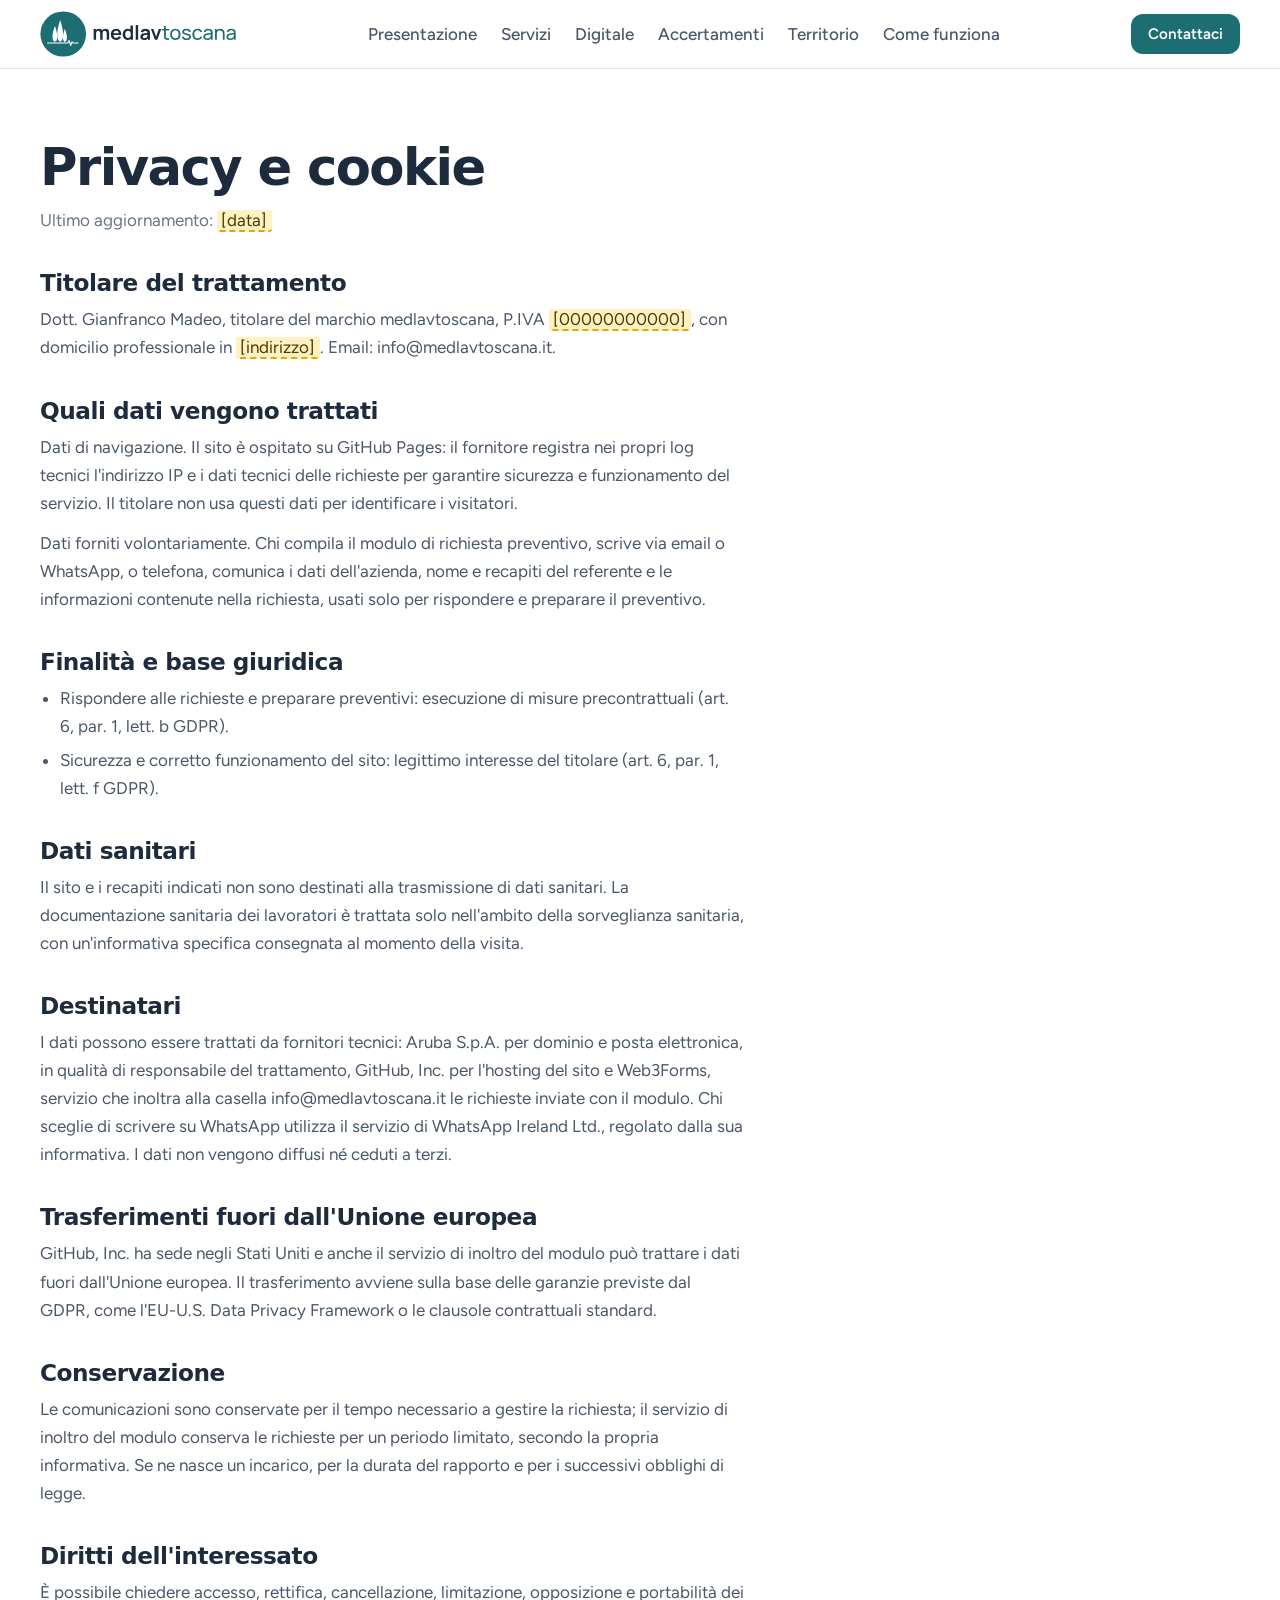
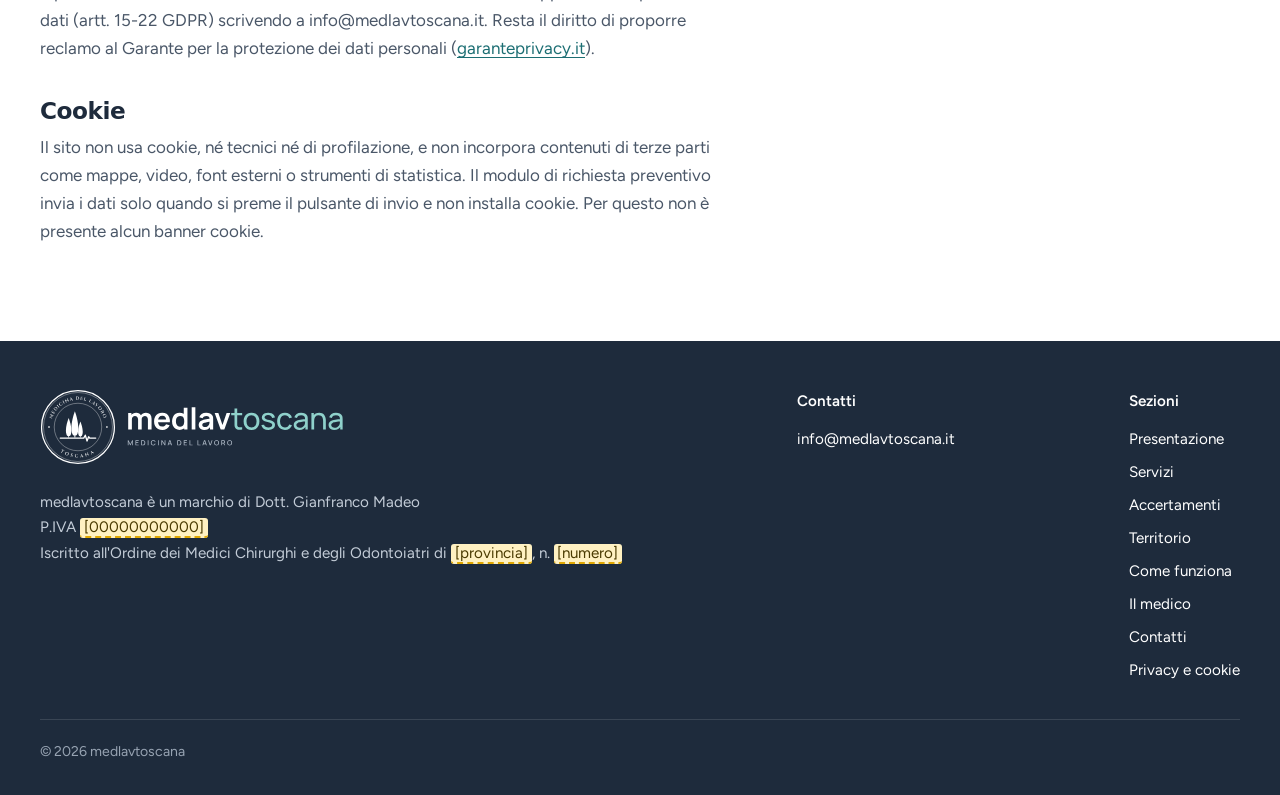
==== privacy.html @ 4c763d75 "Add files via upload" ====
<!doctype html>
<html lang="it">
<head>
  <meta charset="utf-8">
  <meta name="viewport" content="width=device-width, initial-scale=1">
  <title>Privacy e cookie | medlavtoscana</title>
  <meta name="description" content="Informativa sul trattamento dei dati personali e sull'uso dei cookie del sito medlavtoscana.it.">
  <!-- Fase di prova: rimuovere questa riga quando il sito va online su medlavtoscana.it -->
  <meta name="robots" content="noindex, nofollow">
  <link rel="canonical" href="https://medlavtoscana.it/privacy.html">
  <link rel="icon" href="favicon.svg" type="image/svg+xml">
  <link rel="icon" href="favicon-32.png" sizes="32x32" type="image/png">
  <link rel="apple-touch-icon" href="apple-touch-icon.png">
  <link rel="stylesheet" href="styles.css">
  <meta name="theme-color" content="#FFFFFF">
</head>
<body>
  <a class="skip" href="#contenuto">Vai al contenuto</a>

  <header class="site-header">
    <div class="wrap header-inner">
      <a class="brand" href="./" aria-label="medlavtoscana, pagina iniziale">
        <img src="logo.svg" width="1023" height="240" alt="medlavtoscana">
      </a>
      <nav class="site-nav" aria-label="Sezioni">
        <a href="./#presentazione">Presentazione</a>
        <a href="./#servizi">Servizi</a>
        <a href="./#digitale">Digitale</a>
        <a href="./#accertamenti">Accertamenti</a>
        <a href="./#territorio">Territorio</a>
        <a href="./#come-funziona">Come funziona</a>
      </nav>
      <a class="btn btn-primary btn-sm" href="./#contatti">Contattaci</a>
    </div>
  </header>

  <main id="contenuto" class="doc">
    <div class="wrap">
      <div class="doc-inner">
        <h1>Privacy e cookie</h1>
        <p class="updated">Ultimo aggiornamento: <span class="ph">[data]</span></p>

        <h2>Titolare del trattamento</h2>
        <p>Dott. Gianfranco Madeo, titolare del marchio medlavtoscana, P.IVA <span class="ph">[00000000000]</span>, con domicilio professionale in <span class="ph">[indirizzo]</span>. Email: info@medlavtoscana.it.</p>

        <h2>Quali dati vengono trattati</h2>
        <p>Dati di navigazione. Il sito è ospitato su GitHub Pages: il fornitore registra nei propri log tecnici l'indirizzo IP e i dati tecnici delle richieste per garantire sicurezza e funzionamento del servizio. Il titolare non usa questi dati per identificare i visitatori.</p>
        <p>Dati forniti volontariamente. Chi compila il modulo di richiesta preventivo, scrive via email o WhatsApp, o telefona, comunica i dati dell'azienda, nome e recapiti del referente e le informazioni contenute nella richiesta, usati solo per rispondere e preparare il preventivo.</p>

        <h2>Finalità e base giuridica</h2>
        <ul>
          <li>Rispondere alle richieste e preparare preventivi: esecuzione di misure precontrattuali (art. 6, par. 1, lett. b GDPR).</li>
          <li>Sicurezza e corretto funzionamento del sito: legittimo interesse del titolare (art. 6, par. 1, lett. f GDPR).</li>
        </ul>

        <h2>Dati sanitari</h2>
        <p>Il sito e i recapiti indicati non sono destinati alla trasmissione di dati sanitari. La documentazione sanitaria dei lavoratori è trattata solo nell'ambito della sorveglianza sanitaria, con un'informativa specifica consegnata al momento della visita.</p>

        <h2>Destinatari</h2>
        <p>I dati possono essere trattati da fornitori tecnici: Aruba S.p.A. per dominio e posta elettronica, in qualità di responsabile del trattamento, GitHub, Inc. per l'hosting del sito e Web3Forms, servizio che inoltra alla casella info@medlavtoscana.it le richieste inviate con il modulo. Chi sceglie di scrivere su WhatsApp utilizza il servizio di WhatsApp Ireland Ltd., regolato dalla sua informativa. I dati non vengono diffusi né ceduti a terzi.</p>

        <h2>Trasferimenti fuori dall'Unione europea</h2>
        <p>GitHub, Inc. ha sede negli Stati Uniti e anche il servizio di inoltro del modulo può trattare i dati fuori dall'Unione europea. Il trasferimento avviene sulla base delle garanzie previste dal GDPR, come l'EU-U.S. Data Privacy Framework o le clausole contrattuali standard.</p>

        <h2>Conservazione</h2>
        <p>Le comunicazioni sono conservate per il tempo necessario a gestire la richiesta; il servizio di inoltro del modulo conserva le richieste per un periodo limitato, secondo la propria informativa. Se ne nasce un incarico, per la durata del rapporto e per i successivi obblighi di legge.</p>

        <h2>Diritti dell'interessato</h2>
        <p>È possibile chiedere accesso, rettifica, cancellazione, limitazione, opposizione e portabilità dei dati (artt. 15-22 GDPR) scrivendo a info@medlavtoscana.it. Resta il diritto di proporre reclamo al Garante per la protezione dei dati personali (<a href="https://www.garanteprivacy.it" rel="noopener">garanteprivacy.it</a>).</p>

        <h2>Cookie</h2>
        <p>Il sito non usa cookie, né tecnici né di profilazione, e non incorpora contenuti di terze parti come mappe, video, font esterni o strumenti di statistica. Il modulo di richiesta preventivo invia i dati solo quando si preme il pulsante di invio e non installa cookie. Per questo non è presente alcun banner cookie.</p>
      </div>
    </div>
  </main>

  <footer class="site-footer">
    <div class="wrap">
      <div class="footer-grid">
        <div>
          <a class="brand footer-brand" href="./" aria-label="medlavtoscana, pagina iniziale">
            <img src="logo-bianco.svg" width="970" height="240" alt="medlavtoscana, medicina del lavoro">
          </a>
          <p class="footer-legal">medlavtoscana è un marchio di Dott. Gianfranco Madeo<br>
            P.IVA <span class="ph">[00000000000]</span><br>
            Iscritto all'Ordine dei Medici Chirurghi e degli Odontoiatri di <span class="ph">[provincia]</span>, n.&nbsp;<span class="ph">[numero]</span></p>
        </div>
        <div class="footer-contacts">
          <p class="footer-title">Contatti</p>
          <a href="mailto:info@medlavtoscana.it">info@medlavtoscana.it</a>
        </div>
        <nav class="footer-links" aria-label="Collegamenti">
          <p class="footer-title">Sezioni</p>
          <a href="./#presentazione">Presentazione</a>
          <a href="./#servizi">Servizi</a>
          <a href="./#accertamenti">Accertamenti</a>
          <a href="./#territorio">Territorio</a>
          <a href="./#come-funziona">Come funziona</a>
          <a href="./#medico">Il medico</a>
          <a href="./#contatti">Contatti</a>
          <a href="privacy.html">Privacy e cookie</a>
        </nav>
      </div>
      <p class="footer-bottom">© 2026 medlavtoscana</p>
    </div>
  </footer>
</body>
</html>
---- styles.css ----
/* medlavtoscana — foglio di stile
   Palette tenue a più colori: ogni area di servizio ha la sua tinta.
   Il giallo dei segnaposto (.ph) serve solo in bozza. */

@font-face { font-family: "Bricolage Grotesque"; src: url("bricolage-600.woff2") format("woff2"); font-weight: 600; font-style: normal; font-display: swap; }
@font-face { font-family: "Bricolage Grotesque"; src: url("bricolage-700.woff2") format("woff2"); font-weight: 700; font-style: normal; font-display: swap; }
@font-face { font-family: "Figtree"; src: url("figtree-400.woff2") format("woff2"); font-weight: 400; font-style: normal; font-display: swap; }
@font-face { font-family: "Figtree"; src: url("figtree-500.woff2") format("woff2"); font-weight: 500; font-style: normal; font-display: swap; }
@font-face { font-family: "Figtree"; src: url("figtree-600.woff2") format("woff2"); font-weight: 600; font-style: normal; font-display: swap; }

:root {
  --ink: #1E2B3C;
  --ink-2: #4A5768;
  --ink-3: #697586;
  --line: #E3E8EE;
  --bg: #FFFFFF;
  --mist: #F4F7F9;

  --brand: #1C6E73;
  --brand-dark: #155A5E;

  --acqua: #E3F1F0;     --acqua-d: #2E8C86;
  --cielo: #E4ECF7;     --cielo-d: #4B6FAE;
  --salvia: #E6F0E3;    --salvia-d: #5C8A58;
  --albicocca: #FBEBDD; --albicocca-d: #B8733A;
  --lavanda: #ECE8F6;   --lavanda-d: #7667B0;
  --cipria: #F8E6EA;    --cipria-d: #B35E74;

  --display: "Bricolage Grotesque", "Segoe UI", system-ui, sans-serif;
  --body: "Figtree", "Segoe UI", system-ui, sans-serif;

  --gutter: clamp(1.25rem, 4vw, 2.5rem);
  --max: 76rem;
  --r-panel: 32px;
  --r-tile: 24px;
  --r-btn: 12px;
}

*, *::before, *::after { box-sizing: border-box; }
html { -webkit-text-size-adjust: 100%; scroll-behavior: smooth; scroll-padding-top: 5rem; }
@media (prefers-reduced-motion: reduce) { html { scroll-behavior: auto; } }

body {
  margin: 0;
  background: var(--bg);
  color: var(--ink-2);
  font-family: var(--body);
  font-size: 1.0625rem;
  line-height: 1.65;
}

img { max-width: 100%; height: auto; display: block; }
svg.i { width: 1.25rem; height: 1.25rem; flex: none; fill: none; stroke: currentColor; stroke-width: 1.8; stroke-linecap: round; stroke-linejoin: round; }

h1, h2, h3 { margin: 0; font-family: var(--display); font-weight: 700; color: var(--ink); line-height: 1.1; letter-spacing: -0.02em; }
h1 { font-size: clamp(2.3rem, 1.3rem + 4vw, 3.75rem); line-height: 1.04; letter-spacing: -0.03em; }
h1, h2 { text-wrap: balance; }
h2 { font-size: clamp(1.9rem, 1.4rem + 2vw, 2.75rem); }
h3 { font-size: 1.28rem; font-weight: 600; letter-spacing: -0.01em; }
p { margin: 0; }

a { color: var(--brand); text-underline-offset: 0.2em; }
a:hover { color: var(--brand-dark); }
:focus-visible { outline: 3px solid var(--brand); outline-offset: 3px; border-radius: 4px; }

.wrap { width: min(calc(100% - 2 * var(--gutter)), var(--max)); margin-inline: auto; }

.skip { position: absolute; left: -999px; top: .75rem; z-index: 50; background: #fff; color: var(--ink); padding: .5rem 1rem; border-radius: 8px; }
.skip:focus { left: .75rem; }

/* Segnaposto da completare: cercare "ph" nel codice prima della pubblicazione */
.ph {
  background: #FFF1C2; color: #4A3A00;
  border-bottom: 2px dashed #E0A800; border-radius: 3px;
  padding: 0 .25em;
  -webkit-box-decoration-break: clone; box-decoration-break: clone;
}

/* ---------- Header ---------- */
.site-header {
  position: sticky; top: 0; z-index: 20;
  background: rgba(255, 255, 255, .9);
  -webkit-backdrop-filter: saturate(1.4) blur(10px);
  backdrop-filter: saturate(1.4) blur(10px);
  border-bottom: 1px solid var(--line);
}
.header-inner { display: flex; align-items: center; justify-content: space-between; gap: 1rem; min-height: 4.25rem; }
.brand {
  display: inline-flex; align-items: center; gap: .6rem;
  color: var(--ink); text-decoration: none;
  font-family: var(--display); font-weight: 700; font-size: 1.35rem; letter-spacing: -0.02em; line-height: 1;
}
.brand:hover { color: var(--ink); }
.brand img { display: block; height: 2.9rem; width: auto; }
@media (max-width: 40rem) { .brand img { height: 2.5rem; } }
.footer-brand img { height: 4.75rem; }
.site-nav { display: flex; align-items: center; gap: 1.5rem; font-weight: 500; }
.site-nav a { color: var(--ink-2); text-decoration: none; }
.site-nav a:hover { color: var(--ink); }
@media (max-width: 76rem) { .site-nav { display: none; } }

/* ---------- Pulsanti ---------- */
.btn {
  display: inline-flex; align-items: center; justify-content: center; gap: .55rem;
  min-height: 3rem; padding: .7rem 1.3rem;
  border: 1.5px solid transparent; border-radius: var(--r-btn);
  font-family: var(--body); font-weight: 600; font-size: 1rem; line-height: 1.2;
  text-decoration: none; white-space: nowrap;
}
.btn-primary { background: var(--brand); color: #fff; }
.btn-primary:hover { background: var(--brand-dark); color: #fff; }
.btn-ghost { background: #fff; color: var(--ink); border-color: #CDD5DF; }
.btn-ghost:hover { border-color: var(--ink-3); color: var(--ink); }
.btn-sm { min-height: 2.5rem; padding: .5rem 1rem; font-size: .95rem; }

/* ---------- Hero ---------- */
.hero { padding-block: clamp(2.5rem, 6vw, 4.5rem) clamp(3rem, 7vw, 5.5rem); }
.hero-grid { display: grid; gap: clamp(2rem, 5vw, 3.5rem); align-items: center; }
@media (min-width: 62rem) { .hero-grid { grid-template-columns: 1.12fr 1fr; } }
.hero h1 { max-width: 17ch; }
.lead { margin-top: 1.25rem; max-width: 34rem; font-size: clamp(1.08rem, 1rem + .35vw, 1.22rem); }
.actions { display: flex; flex-wrap: wrap; gap: .75rem; margin-top: 2rem; }
@media (max-width: 30rem) { .actions { display: grid; } .actions .btn { width: 100%; } }

.facts { list-style: none; margin: 2.25rem 0 0; padding: 0; display: flex; flex-wrap: wrap; gap: .8rem 1.6rem; }
.facts li { display: flex; align-items: center; gap: .6rem; font-weight: 500; color: var(--ink); }
.dot-ico { width: 2.3rem; height: 2.3rem; border-radius: 50%; display: grid; place-items: center; flex: none; }

/* ---------- Settori ---------- */
.sectors { background: var(--mist); border-block: 1px solid var(--line); padding-block: 1.6rem; }
.sectors-inner { display: flex; flex-wrap: wrap; align-items: center; gap: 1rem 1.75rem; }
.sectors h2 { font-size: 1.15rem; font-weight: 600; letter-spacing: -0.01em; }
.chips { list-style: none; margin: 0; padding: 0; display: flex; flex-wrap: wrap; gap: .55rem; }
.chip {
  display: inline-flex; align-items: center; gap: .5rem;
  background: #fff; border: 1px solid var(--line); border-radius: 999px;
  padding: .42rem .95rem .42rem .65rem;
  font-size: .95rem; font-weight: 500; color: var(--ink);
}

/* ---------- Sezioni ---------- */
.section { padding-block: clamp(3.5rem, 8vw, 6.5rem); }
.section-mist { background: var(--mist); }
.section-head { max-width: 42rem; margin-bottom: clamp(2rem, 4vw, 3rem); }
.section-head p { margin-top: .9rem; font-size: 1.12rem; }

/* Tinte per area */
.t-acqua { background: var(--acqua); }     .c-acqua { color: var(--acqua-d); }
.t-cielo { background: var(--cielo); }     .c-cielo { color: var(--cielo-d); }
.t-salvia { background: var(--salvia); }   .c-salvia { color: var(--salvia-d); }
.t-albicocca { background: var(--albicocca); } .c-albicocca { color: var(--albicocca-d); }
.t-lavanda { background: var(--lavanda); } .c-lavanda { color: var(--lavanda-d); }
.t-cipria { background: var(--cipria); }   .c-cipria { color: var(--cipria-d); }

/* ---------- Presentazione ---------- */
.about-grid { display: grid; gap: clamp(2rem, 5vw, 4rem); align-items: center; }
@media (min-width: 62rem) { .about-grid { grid-template-columns: 1fr 1.2fr; } }
.about-art img { width: 100%; max-width: 32rem; margin-inline: auto; }
.about-lead { margin-top: 1rem; font-size: clamp(1.15rem, 1.05rem + .45vw, 1.35rem); line-height: 1.5; color: var(--ink); }
.about-body { margin-top: 1.5rem; display: grid; gap: 1rem; }
@media (max-width: 62rem) { .about-art img { max-width: 24rem; } }
#presentazione + #servizi { padding-top: 0; }

/* ---------- Servizi ---------- */
.services { display: grid; gap: 1.25rem; grid-template-columns: 1fr; }
@media (min-width: 40rem) { .services { grid-template-columns: repeat(2, 1fr); } }
@media (min-width: 64rem) { .services { grid-template-columns: repeat(3, 1fr); } }

.tile { display: flex; flex-direction: column; gap: .6rem; border-radius: var(--r-tile); padding: 1.5rem 1.6rem 1.75rem; }
.tile img { width: 5.5rem; height: 5.5rem; margin: -.25rem 0 .35rem -.35rem; }

/* Servizio principale: più spazio e dettaglio */
.tile-main { gap: 1rem; }
.tile-main ul { list-style: none; margin: .35rem 0 0; padding: 0; display: flex; flex-wrap: wrap; gap: .5rem; }
.tile-main li { background: rgba(255, 255, 255, .75); border-radius: 12px; padding: .3rem .8rem; font-size: .92rem; font-weight: 500; color: var(--ink); }
@media (min-width: 40rem) { .tile-main { grid-column: span 2; } }
@media (min-width: 48rem) {
  .tile-main { flex-direction: row; align-items: center; gap: 1.75rem; padding: 2rem; }
  .tile-main img { width: 8.5rem; height: 8.5rem; margin: 0; flex: none; }
  .tile-main .tile-body { display: grid; gap: .6rem; }
  .tile-main h3 { font-size: 1.6rem; }
}
.tile-main .tile-body { display: grid; gap: .6rem; }


/* ---------- Come funziona ---------- */
.steps { list-style: none; margin: 0; padding: 0; display: grid; gap: 1.75rem; }
@media (min-width: 48rem) { .steps { grid-template-columns: repeat(2, 1fr); } }
@media (min-width: 64rem) { .steps { grid-template-columns: repeat(4, 1fr); gap: 2rem; } }
.step { position: relative; }
.step-ico { width: 3.5rem; height: 3.5rem; border-radius: 18px; display: grid; place-items: center; margin-bottom: 1rem; }
.step-ico svg.i { width: 1.6rem; height: 1.6rem; }
.step-n { display: block; font-size: .9rem; font-weight: 600; color: var(--ink-3); margin-bottom: .2rem; }
.step h3 { margin-bottom: .45rem; }
@media (min-width: 64rem) {
  .step:not(:last-child)::after {
    content: ""; position: absolute; top: 1.75rem; left: 4.5rem; right: -1rem;
    border-top: 2px dashed #C9D3DE;
  }
}

/* ---------- Digitale ---------- */
.digital-grid { display: grid; gap: clamp(2rem, 5vw, 4rem); align-items: center; }
@media (min-width: 62rem) { .digital-grid { grid-template-columns: 1fr 1.15fr; } }
.digital-art img { width: 100%; max-width: 32rem; margin-inline: auto; }
.digital .section-head { margin-bottom: 0; }
.features { list-style: none; margin: 2rem 0 0; padding: 0; display: grid; gap: 1.25rem 1.75rem; }
@media (min-width: 40rem) { .features { grid-template-columns: repeat(2, 1fr); } }
.feature { display: flex; align-items: flex-start; gap: .85rem; }
.feature h3 { font-size: 1.08rem; margin-bottom: .2rem; }
.feature p { font-size: .98rem; line-height: 1.55; }
@media (max-width: 62rem) { .digital-art img { max-width: 22rem; } }

/* ---------- Accertamenti ---------- */
.exam-main { display: flex; align-items: flex-start; gap: 1rem; border-radius: 20px; padding: 1.25rem 1.4rem; margin-bottom: 1rem; }
.exam-main h3 { font-size: 1.2rem; margin-bottom: .15rem; }
.exam-main .box-ico { color: var(--acqua-d); width: 3rem; height: 3rem; border-radius: 14px; }
.exam-main .box-ico svg.i { width: 1.5rem; height: 1.5rem; }
.exams { list-style: none; margin: 0; padding: 0; display: grid; gap: 1rem; grid-template-columns: 1fr; }
@media (min-width: 48rem) { .exams { grid-template-columns: repeat(2, 1fr); } }
.exam { display: flex; align-items: flex-start; gap: 1rem; background: #fff; border: 1px solid var(--line); border-radius: 18px; padding: 1.3rem 1.4rem; }
.sq-ico { width: 2.75rem; height: 2.75rem; border-radius: 14px; display: grid; place-items: center; flex: none; }
.exam h3 { font-size: 1.12rem; margin-bottom: .3rem; }
.exam p { font-size: .97rem; line-height: 1.55; }
.exams-note { display: flex; align-items: center; gap: .75rem; margin-top: 1.5rem; font-size: 1rem; }
.exams-note .dot-ico { width: 2.3rem; height: 2.3rem; }

/* ---------- Territorio ---------- */
.territory { display: grid; gap: 1.75rem; }
.territory .section-head { margin-bottom: 0; }
@media (min-width: 62rem) {
  .territory { grid-template-columns: 1.05fr 1fr; grid-template-rows: auto 1fr; column-gap: 4rem; row-gap: 2rem; align-items: start; }
  .territory-head { grid-column: 1; grid-row: 1; align-self: end; }
  .territory-list { grid-column: 1; grid-row: 2; }
  .map { grid-column: 2; grid-row: 1 / span 2; align-self: center; }
}
.provinces { list-style: none; margin: 0; padding: 0; display: flex; flex-wrap: wrap; gap: .55rem; }
.provinces li {
  display: inline-flex; align-items: center; gap: .5rem;
  background: #fff; border: 1px solid var(--line); border-radius: 999px;
  padding: .35rem .9rem .35rem .4rem; font-weight: 500; color: var(--ink); font-size: .95rem;
}
.sigla {
  display: inline-grid; place-items: center; width: 1.9rem; height: 1.9rem; border-radius: 50%;
  background: var(--brand); color: #fff; font-size: .72rem; font-weight: 600; letter-spacing: .02em;
}
.territory-note { margin-top: 1.25rem; }
.map { margin: 0; }
.map svg { width: 100%; max-width: 30rem; height: auto; display: block; margin-inline: auto; }
.map figcaption { margin-top: .5rem; text-align: center; font-size: .78rem; color: var(--ink-3); }
.tuscany .prov path { stroke: #fff; stroke-width: 1.6; stroke-linejoin: round; }
.tuscany .pins circle { fill: var(--brand); stroke: #fff; stroke-width: 2.5; }
.tuscany .pins text { fill: #fff; font-family: var(--body); font-size: 12.5px; font-weight: 600; text-anchor: middle; letter-spacing: .03em; }
.tuscany .sea { fill: var(--ink-3); font-family: var(--body); font-size: 13px; font-style: italic; }
@media (max-width: 62rem) { .map svg { max-width: 28rem; } }

/* ---------- Medico ---------- */
.doctor { display: grid; gap: clamp(2rem, 5vw, 4rem); align-items: center; }
@media (min-width: 56rem) { .doctor { grid-template-columns: minmax(16rem, 22rem) 1fr; } }
.doctor-photo img { width: 100%; border-radius: 28px; }
@media (max-width: 56rem) { .doctor-photo { max-width: 15rem; } }
.doctor-name { margin-top: 1.5rem; font-size: 1.55rem; }
.doctor-role { margin-top: .3rem; font-weight: 500; color: var(--ink); }
.doctor-meta { list-style: none; margin: 1.4rem 0 0; padding: 0; display: grid; gap: .7rem; }
.doctor-meta li { display: flex; align-items: flex-start; gap: .7rem; }
.doctor-meta .dot-ico { width: 2rem; height: 2rem; }
.doctor-meta svg.i { width: 1.05rem; height: 1.05rem; }
.doctor-bio { margin-top: 1.4rem; max-width: 40rem; }
.skills { list-style: none; margin: 1.25rem 0 0; padding: 0; display: flex; flex-wrap: wrap; gap: .5rem; max-width: 40rem; }
.skills li { background: #fff; border: 1px solid var(--line); border-radius: 999px; padding: .35rem .85rem; font-size: .92rem; font-weight: 500; color: var(--ink); }

/* ---------- Contatti ---------- */
.contact-panel { display: grid; gap: 2rem; align-items: center; border-radius: var(--r-panel); padding: clamp(1.75rem, 5vw, 3.5rem); }
@media (min-width: 62rem) { .contact-panel { grid-template-columns: 1.35fr 1fr; gap: 3rem; } }
.contact-panel .lead { max-width: 36rem; }
.contact-list { list-style: none; margin: 1.75rem 0 0; padding: 0; display: grid; gap: .9rem; }
.contact-list li { display: flex; align-items: center; gap: .8rem; }
.box-ico { width: 2.6rem; height: 2.6rem; border-radius: 12px; background: #fff; display: grid; place-items: center; flex: none; }
.contact-list .box-ico { color: var(--brand); }
.contact-list .k { display: block; font-size: .85rem; color: var(--ink-3); line-height: 1.3; }
.contact-list .v { display: block; font-weight: 600; color: var(--ink); overflow-wrap: anywhere; line-height: 1.4; }
.contact-list a.v { text-decoration: none; }
.contact-list a.v:hover { text-decoration: underline; }
.contact-note { margin-top: 1.5rem; font-size: .92rem; max-width: 36rem; }
.contact-art img { width: 100%; max-width: 24rem; margin-inline: auto; }
@media (max-width: 62rem) { .contact-art { order: -1; } .contact-art img { max-width: 13rem; margin-inline: 0; } }

/* ---------- Footer ---------- */
.site-footer { background: var(--ink); color: #C3CCD7; padding-block: 3rem 2rem; font-size: .95rem; }
.site-footer a { color: #fff; }
.footer-links a { text-decoration: none; }
.footer-links a:hover { text-decoration: underline; }
.footer-grid { display: flex; flex-wrap: wrap; justify-content: space-between; gap: 2rem; }
.footer-brand { color: #fff; }
.footer-legal { margin-top: 1rem; line-height: 1.7; }
.footer-links, .footer-contacts { display: grid; gap: .5rem; align-content: start; }
.footer-contacts a { text-decoration: none; }
.footer-contacts a:hover { text-decoration: underline; }
.footer-title { color: #fff; font-weight: 600; margin-bottom: .25rem; }
.footer-bottom { margin-top: 2.25rem; padding-top: 1.25rem; border-top: 1px solid rgba(255, 255, 255, .12); font-size: .88rem; color: #97A3B2; }

/* ---------- Pagina privacy ---------- */
.doc { padding-block: clamp(2.5rem, 6vw, 4.5rem) clamp(3.5rem, 8vw, 6rem); }
.doc-inner { max-width: 44rem; }
.doc h1 { font-size: clamp(2.2rem, 1.6rem + 2.5vw, 3.2rem); }
.doc h2 { font-size: 1.45rem; margin: 2.25rem 0 .6rem; }
.doc p + p, .doc p + ul, .doc ul + p { margin-top: .75rem; }
.doc ul { margin: .5rem 0 0; padding-left: 1.25rem; }
.doc li + li { margin-top: .35rem; }
.doc .updated { margin-top: .75rem; color: var(--ink-3); }

/* ---------- Mobile: più compatto, meno scorrimento ---------- */
@media (max-width: 40rem) {
  .sectors-inner { display: block; }
  .sectors h2 { margin-bottom: .8rem; }
  .chips {
    flex-wrap: nowrap; overflow-x: auto; scrollbar-width: none;
    margin-inline: calc(-1 * var(--gutter)); padding-inline: var(--gutter);
    scroll-snap-type: x proximity;
  }
  .chips::-webkit-scrollbar { display: none; }
  .chip { flex: none; scroll-snap-align: start; }

  .tile:not(.tile-main) {
    display: grid; grid-template-columns: 3.75rem 1fr; column-gap: .9rem; row-gap: .6rem; align-items: center;
    padding: 1.25rem;
  }
  .tile:not(.tile-main) img { width: 3.75rem; height: 3.75rem; margin: 0; }
  .tile:not(.tile-main) p { grid-column: 1 / -1; }
  .tile-main { padding: 1.25rem; }
  .tile h3 { font-size: 1.15rem; }
  .tile p { font-size: 1rem; }
}
@media (max-width: 48rem) {
  .steps { gap: 1.5rem; }
  .step { display: grid; grid-template-columns: 3.5rem 1fr; column-gap: 1rem; }
  .step-ico { grid-row: span 3; margin-bottom: 0; }
  .step:not(:last-child)::after {
    content: ""; position: absolute; left: 1.75rem; top: 4rem; bottom: -1.25rem;
    border-left: 2px dashed #C9D3DE;
  }
}

/* ---------- Modulo preventivo ---------- */
html.modal-open { overflow: hidden; }
.modal {
  width: min(46rem, calc(100% - 1.5rem)); max-height: calc(100dvh - 1.5rem);
  padding: 0; border: 0; border-radius: 24px; background: #fff; color: var(--ink-2);
  box-shadow: 0 24px 60px rgba(30, 43, 60, .25);
}
.modal::backdrop { background: rgba(30, 43, 60, .5); -webkit-backdrop-filter: blur(3px); backdrop-filter: blur(3px); }
.modal-inner { position: relative; padding: clamp(1.25rem, 4vw, 2rem); }
.modal h2 { font-size: clamp(1.5rem, 1.2rem + 1.2vw, 2rem); padding-right: 3rem; }
.modal-close {
  position: absolute; top: 1rem; right: 1rem; width: 2.5rem; height: 2.5rem;
  display: grid; place-items: center; border: 0; border-radius: 50%;
  background: var(--mist); color: var(--ink); cursor: pointer;
}
.modal-close:hover { background: var(--line); }
@media (max-width: 40rem) {
  .modal { width: 100%; max-width: 100%; max-height: 94dvh; margin: auto 0 0; border-radius: 24px 24px 0 0; }
}

.guide { margin: 1rem 0 1.4rem; padding: 1rem 1.2rem; border-radius: 16px; font-size: .97rem; line-height: 1.55; color: var(--ink); }
.guide ul { margin: .35rem 0 .5rem; padding-left: 1.2rem; }

.form-grid { display: grid; gap: .9rem 1rem; }
@media (min-width: 40rem) { .form-grid { grid-template-columns: 1fr 1fr; } }
.field { display: grid; gap: .35rem; min-width: 0; margin: 0; padding: 0; border: 0; font-size: .95rem; font-weight: 500; color: var(--ink); }
.field legend { padding: 0; margin-bottom: .35rem; }
.field-full { margin-top: 1rem; }
.field input:not([type=radio]):not([type=checkbox]), .field select, .field textarea {
  width: 100%; padding: .7rem .85rem; border: 1.5px solid #CDD5DF; border-radius: 12px;
  background: #fff; color: var(--ink); font: inherit; font-weight: 400;
}
.field textarea { min-height: 6rem; resize: vertical; }
.field input::placeholder, .field textarea::placeholder { color: #97A3B2; }
.field input:not([type=radio]):not([type=checkbox]):focus, .field select:focus, .field textarea:focus { outline: none; border-color: var(--brand); box-shadow: 0 0 0 3px rgba(28, 110, 115, .18); }
.req { color: var(--cipria-d); }

.options { display: flex; flex-wrap: wrap; gap: .5rem; }
.option {
  display: inline-flex; align-items: center; gap: .45rem; padding: .45rem .85rem;
  border: 1.5px solid #CDD5DF; border-radius: 999px; font-weight: 500; cursor: pointer;
}
.option input { margin: 0; accent-color: var(--brand); }
.option:has(input:checked) { border-color: var(--brand); background: var(--acqua); }
.option:has(input:focus-visible) { outline: 3px solid var(--brand); outline-offset: 2px; }

.check { display: flex; align-items: flex-start; gap: .6rem; margin-top: 1.1rem; font-size: .95rem; color: var(--ink); }
.check input { width: 1.1rem; height: 1.1rem; margin-top: .2rem; flex: none; accent-color: var(--brand); }
.form-actions { display: flex; flex-wrap: wrap; align-items: center; gap: .75rem 1rem; margin-top: 1.25rem; }
.form-status { font-size: .95rem; }
.form-status.err { color: #9B2C2C; }
.hp { position: absolute; left: -9999px; width: 1px; height: 1px; opacity: 0; }

.form-success { display: grid; justify-items: center; gap: .6rem; padding: 1.5rem .5rem .5rem; text-align: center; }
.form-success[hidden] { display: none; }
.form-success .dot-ico { width: 3.25rem; height: 3.25rem; }
.form-success .dot-ico svg.i { width: 1.6rem; height: 1.6rem; }
.form-success .btn { margin-top: .5rem; }
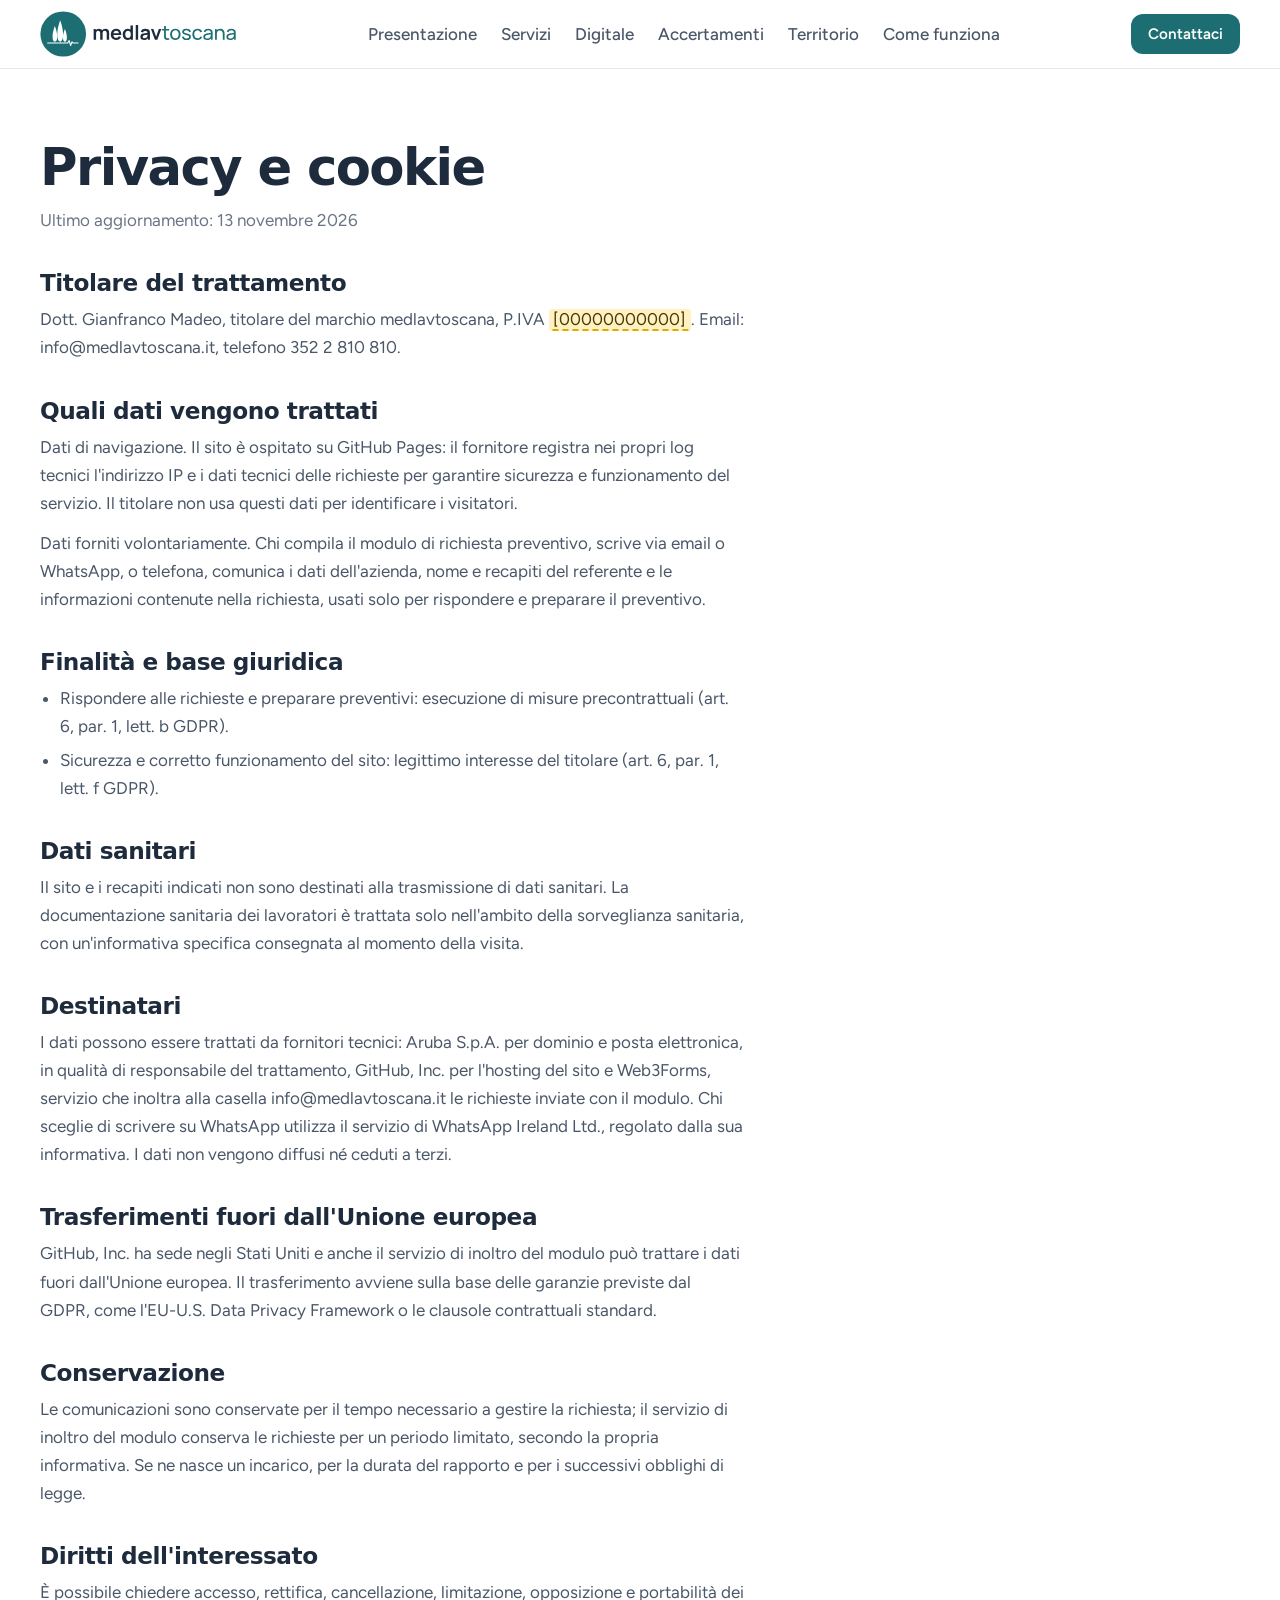
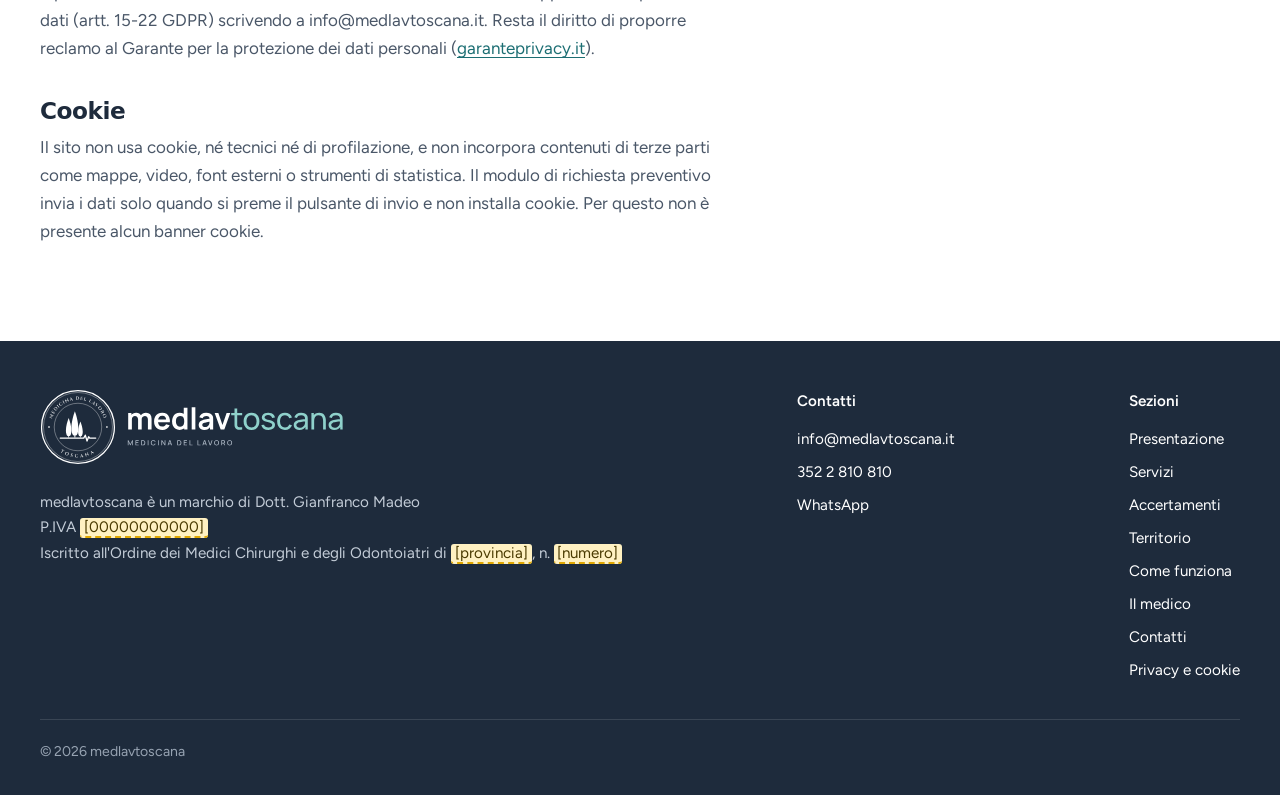
==== commit ee9767a1: "Telefono e WhatsApp, scheda del medico aggiornata, sito pronto per il dominio - Numero 352 2 810 810" ====
--- a/privacy.html
+++ b/privacy.html
@@ -5,8 +5,6 @@
   <meta name="viewport" content="width=device-width, initial-scale=1">
   <title>Privacy e cookie | medlavtoscana</title>
   <meta name="description" content="Informativa sul trattamento dei dati personali e sull'uso dei cookie del sito medlavtoscana.it.">
-  <!-- Fase di prova: rimuovere questa riga quando il sito va online su medlavtoscana.it -->
-  <meta name="robots" content="noindex, nofollow">
   <link rel="canonical" href="https://medlavtoscana.it/privacy.html">
   <link rel="icon" href="favicon.svg" type="image/svg+xml">
   <link rel="icon" href="favicon-32.png" sizes="32x32" type="image/png">
@@ -38,10 +36,10 @@
     <div class="wrap">
       <div class="doc-inner">
         <h1>Privacy e cookie</h1>
-        <p class="updated">Ultimo aggiornamento: <span class="ph">[data]</span></p>
+        <p class="updated">Ultimo aggiornamento: 13 novembre 2026</p>
 
         <h2>Titolare del trattamento</h2>
-        <p>Dott. Gianfranco Madeo, titolare del marchio medlavtoscana, P.IVA <span class="ph">[00000000000]</span>, con domicilio professionale in <span class="ph">[indirizzo]</span>. Email: info@medlavtoscana.it.</p>
+        <p>Dott. Gianfranco Madeo, titolare del marchio medlavtoscana, P.IVA <span class="ph">[00000000000]</span>. Email: info@medlavtoscana.it, telefono 352 2 810 810.</p>
 
         <h2>Quali dati vengono trattati</h2>
         <p>Dati di navigazione. Il sito è ospitato su GitHub Pages: il fornitore registra nei propri log tecnici l'indirizzo IP e i dati tecnici delle richieste per garantire sicurezza e funzionamento del servizio. Il titolare non usa questi dati per identificare i visitatori.</p>
@@ -88,6 +86,8 @@
         <div class="footer-contacts">
           <p class="footer-title">Contatti</p>
           <a href="mailto:info@medlavtoscana.it">info@medlavtoscana.it</a>
+          <a href="tel:+393522810810">352 2 810 810</a>
+          <a href="https://wa.me/393522810810" target="_blank" rel="noopener">WhatsApp</a>
         </div>
         <nav class="footer-links" aria-label="Collegamenti">
           <p class="footer-title">Sezioni</p>
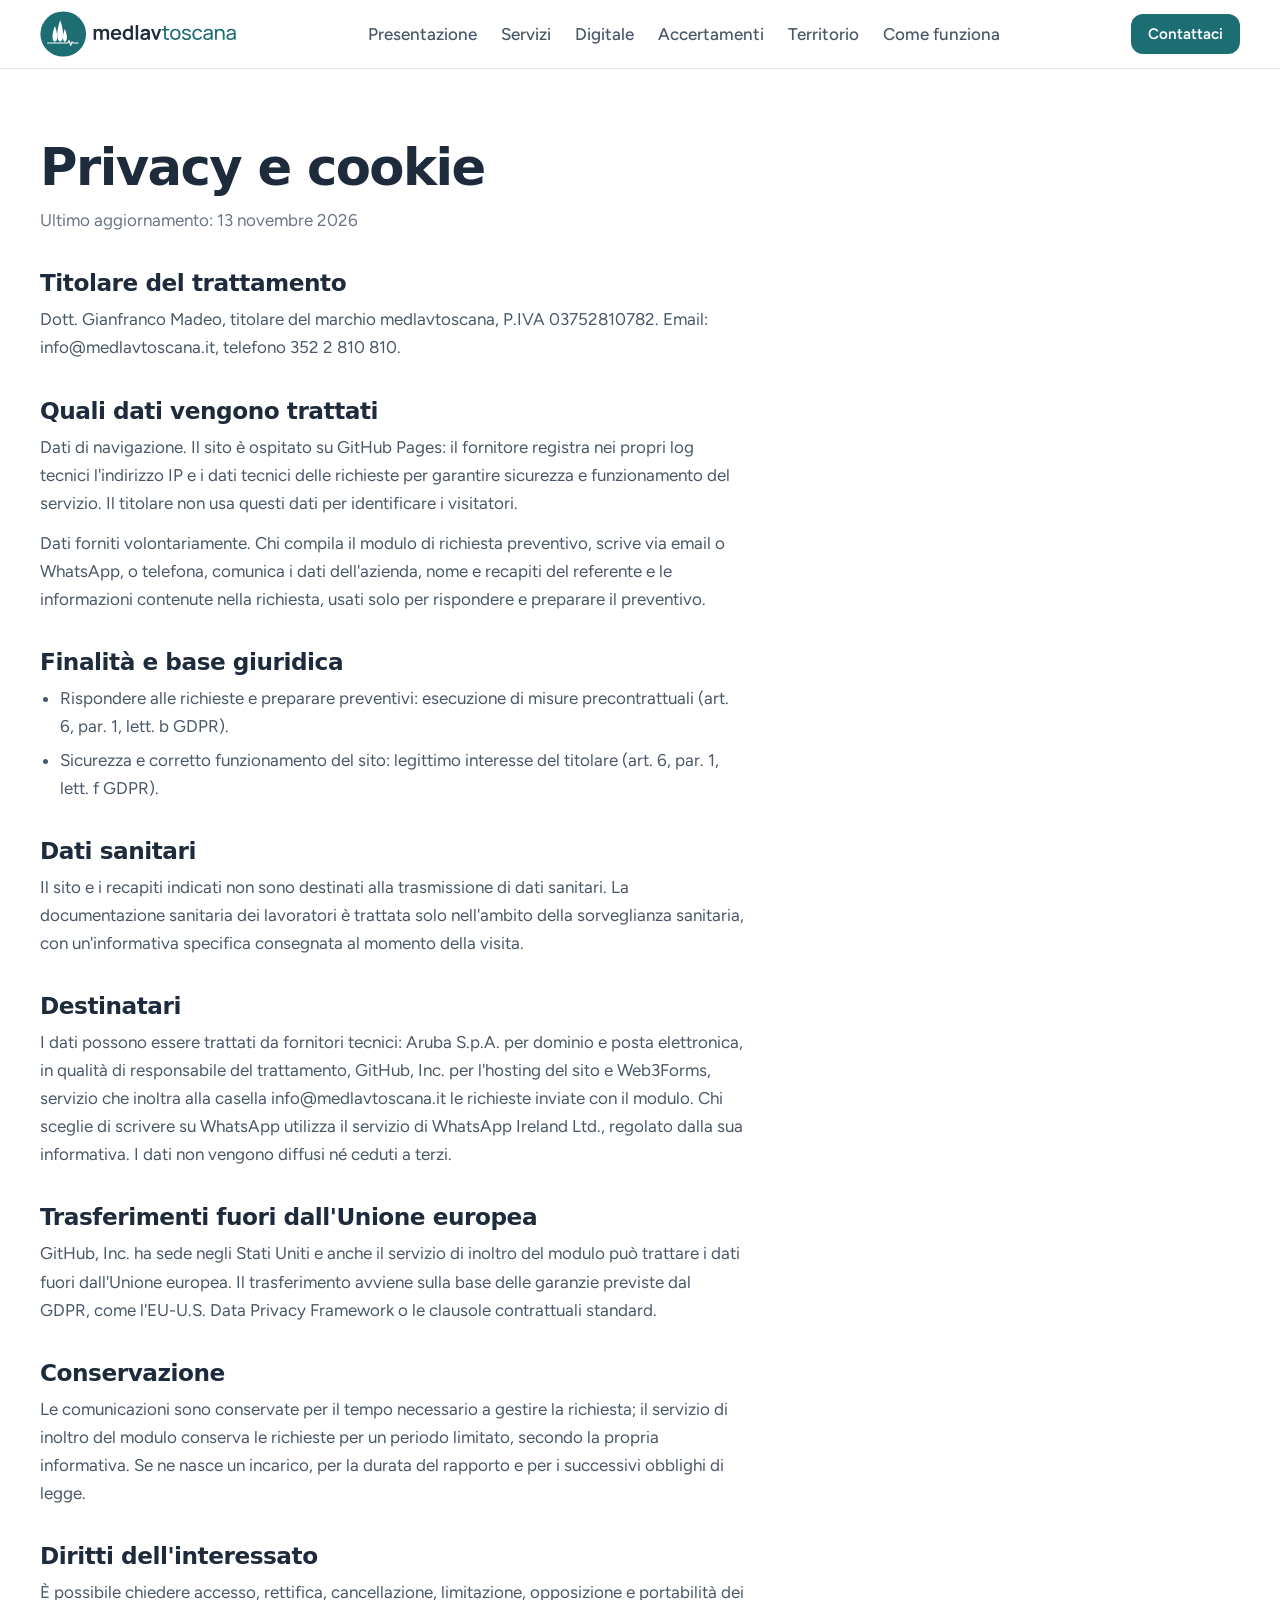
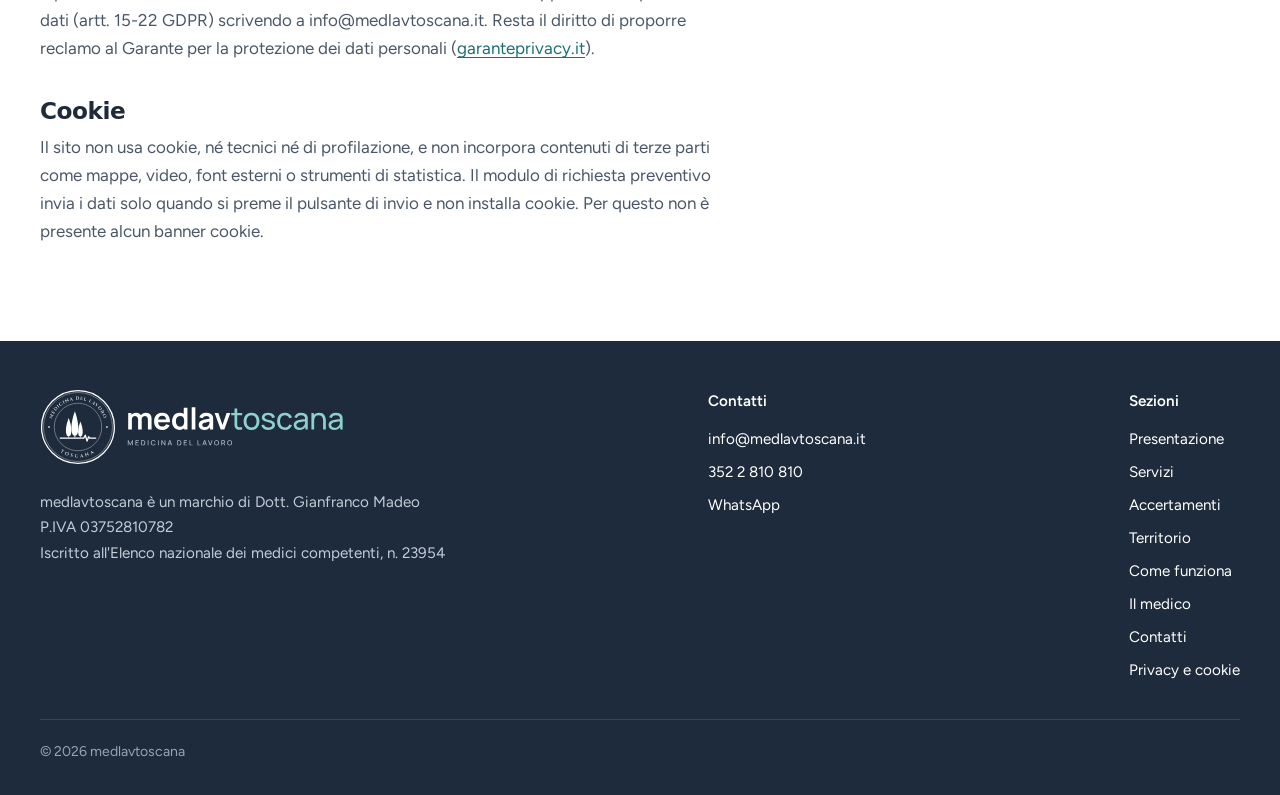
==== commit 90c636f9: "Partita IVA e iscrizione all'Elenco dei medici competenti - P.IVA nel footer e nell'informativa priv" ====
--- a/privacy.html
+++ b/privacy.html
@@ -39,7 +39,7 @@
         <p class="updated">Ultimo aggiornamento: 13 novembre 2026</p>
 
         <h2>Titolare del trattamento</h2>
-        <p>Dott. Gianfranco Madeo, titolare del marchio medlavtoscana, P.IVA <span class="ph">[00000000000]</span>. Email: info@medlavtoscana.it, telefono 352 2 810 810.</p>
+        <p>Dott. Gianfranco Madeo, titolare del marchio medlavtoscana, P.IVA 03752810782. Email: info@medlavtoscana.it, telefono 352 2 810 810.</p>
 
         <h2>Quali dati vengono trattati</h2>
         <p>Dati di navigazione. Il sito è ospitato su GitHub Pages: il fornitore registra nei propri log tecnici l'indirizzo IP e i dati tecnici delle richieste per garantire sicurezza e funzionamento del servizio. Il titolare non usa questi dati per identificare i visitatori.</p>
@@ -80,8 +80,8 @@
             <img src="logo-bianco.svg" width="970" height="240" alt="medlavtoscana, medicina del lavoro">
           </a>
           <p class="footer-legal">medlavtoscana è un marchio di Dott. Gianfranco Madeo<br>
-            P.IVA <span class="ph">[00000000000]</span><br>
-            Iscritto all'Ordine dei Medici Chirurghi e degli Odontoiatri di <span class="ph">[provincia]</span>, n.&nbsp;<span class="ph">[numero]</span></p>
+            P.IVA 03752810782<br>
+            Iscritto all'Elenco nazionale dei medici competenti, n.&nbsp;23954</p>
         </div>
         <div class="footer-contacts">
           <p class="footer-title">Contatti</p>
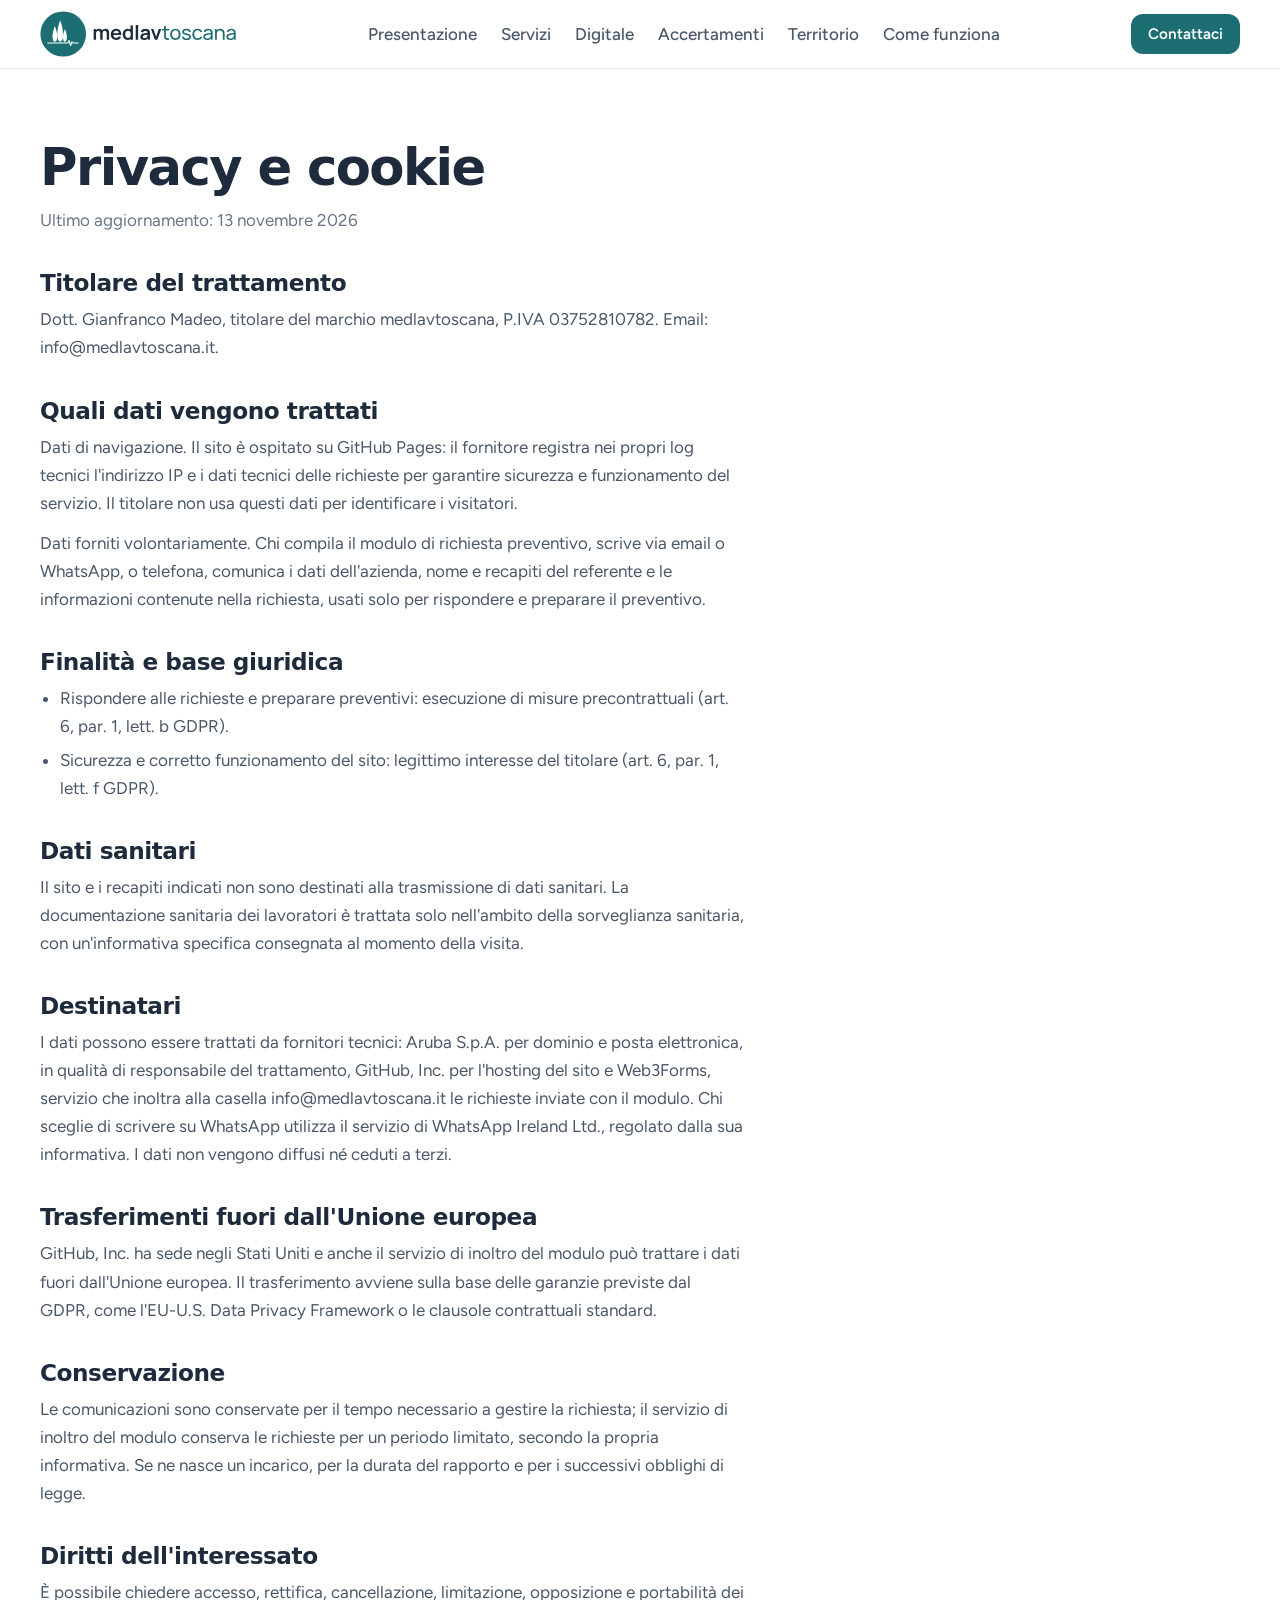
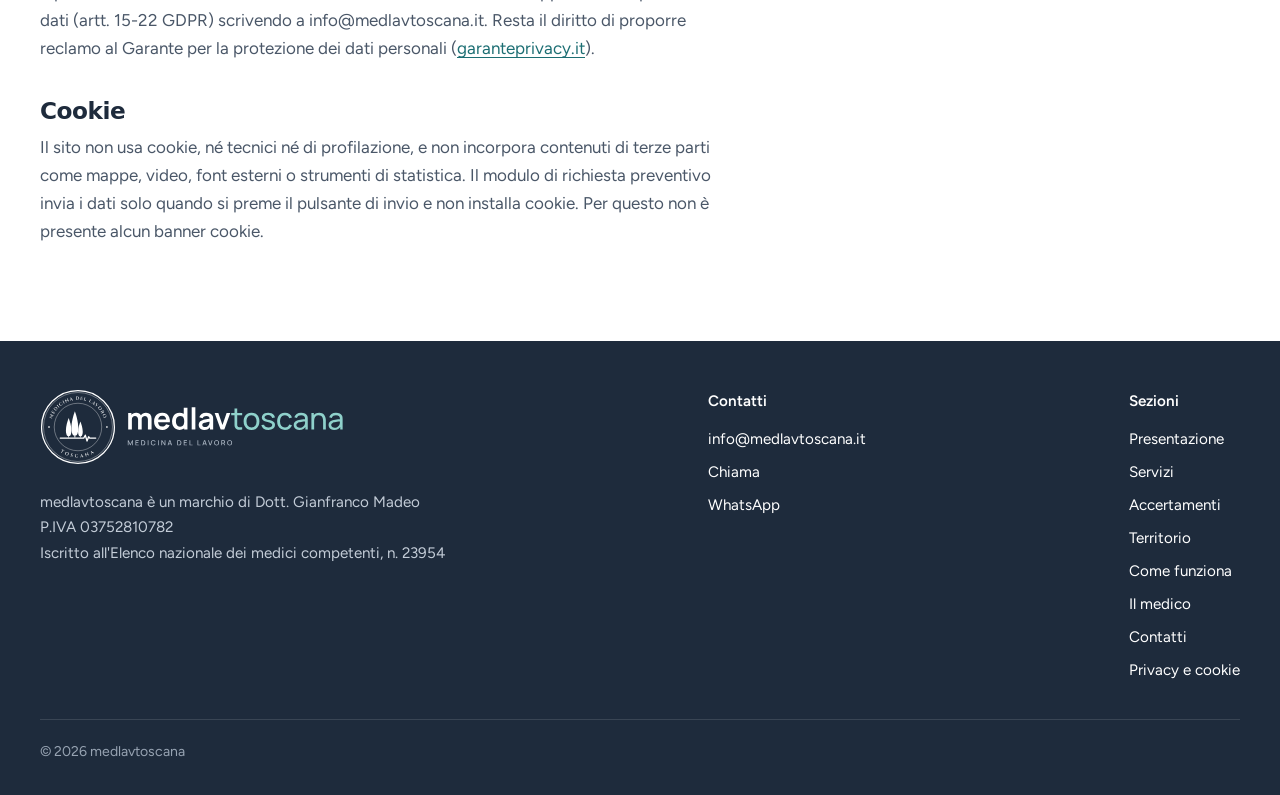
==== commit 1cccbcbd: "Toglie il numero di telefono scritto, restano i pulsanti Chiama e WhatsApp Co-Authored-By: Claude Op" ====
--- a/privacy.html
+++ b/privacy.html
@@ -39,7 +39,7 @@
         <p class="updated">Ultimo aggiornamento: 13 novembre 2026</p>
 
         <h2>Titolare del trattamento</h2>
-        <p>Dott. Gianfranco Madeo, titolare del marchio medlavtoscana, P.IVA 03752810782. Email: info@medlavtoscana.it, telefono 352 2 810 810.</p>
+        <p>Dott. Gianfranco Madeo, titolare del marchio medlavtoscana, P.IVA 03752810782. Email: info@medlavtoscana.it.</p>
 
         <h2>Quali dati vengono trattati</h2>
         <p>Dati di navigazione. Il sito è ospitato su GitHub Pages: il fornitore registra nei propri log tecnici l'indirizzo IP e i dati tecnici delle richieste per garantire sicurezza e funzionamento del servizio. Il titolare non usa questi dati per identificare i visitatori.</p>
@@ -86,7 +86,7 @@
         <div class="footer-contacts">
           <p class="footer-title">Contatti</p>
           <a href="mailto:info@medlavtoscana.it">info@medlavtoscana.it</a>
-          <a href="tel:+393522810810">352 2 810 810</a>
+          <a href="tel:+393522810810">Chiama</a>
           <a href="https://wa.me/393522810810" target="_blank" rel="noopener">WhatsApp</a>
         </div>
         <nav class="footer-links" aria-label="Collegamenti">
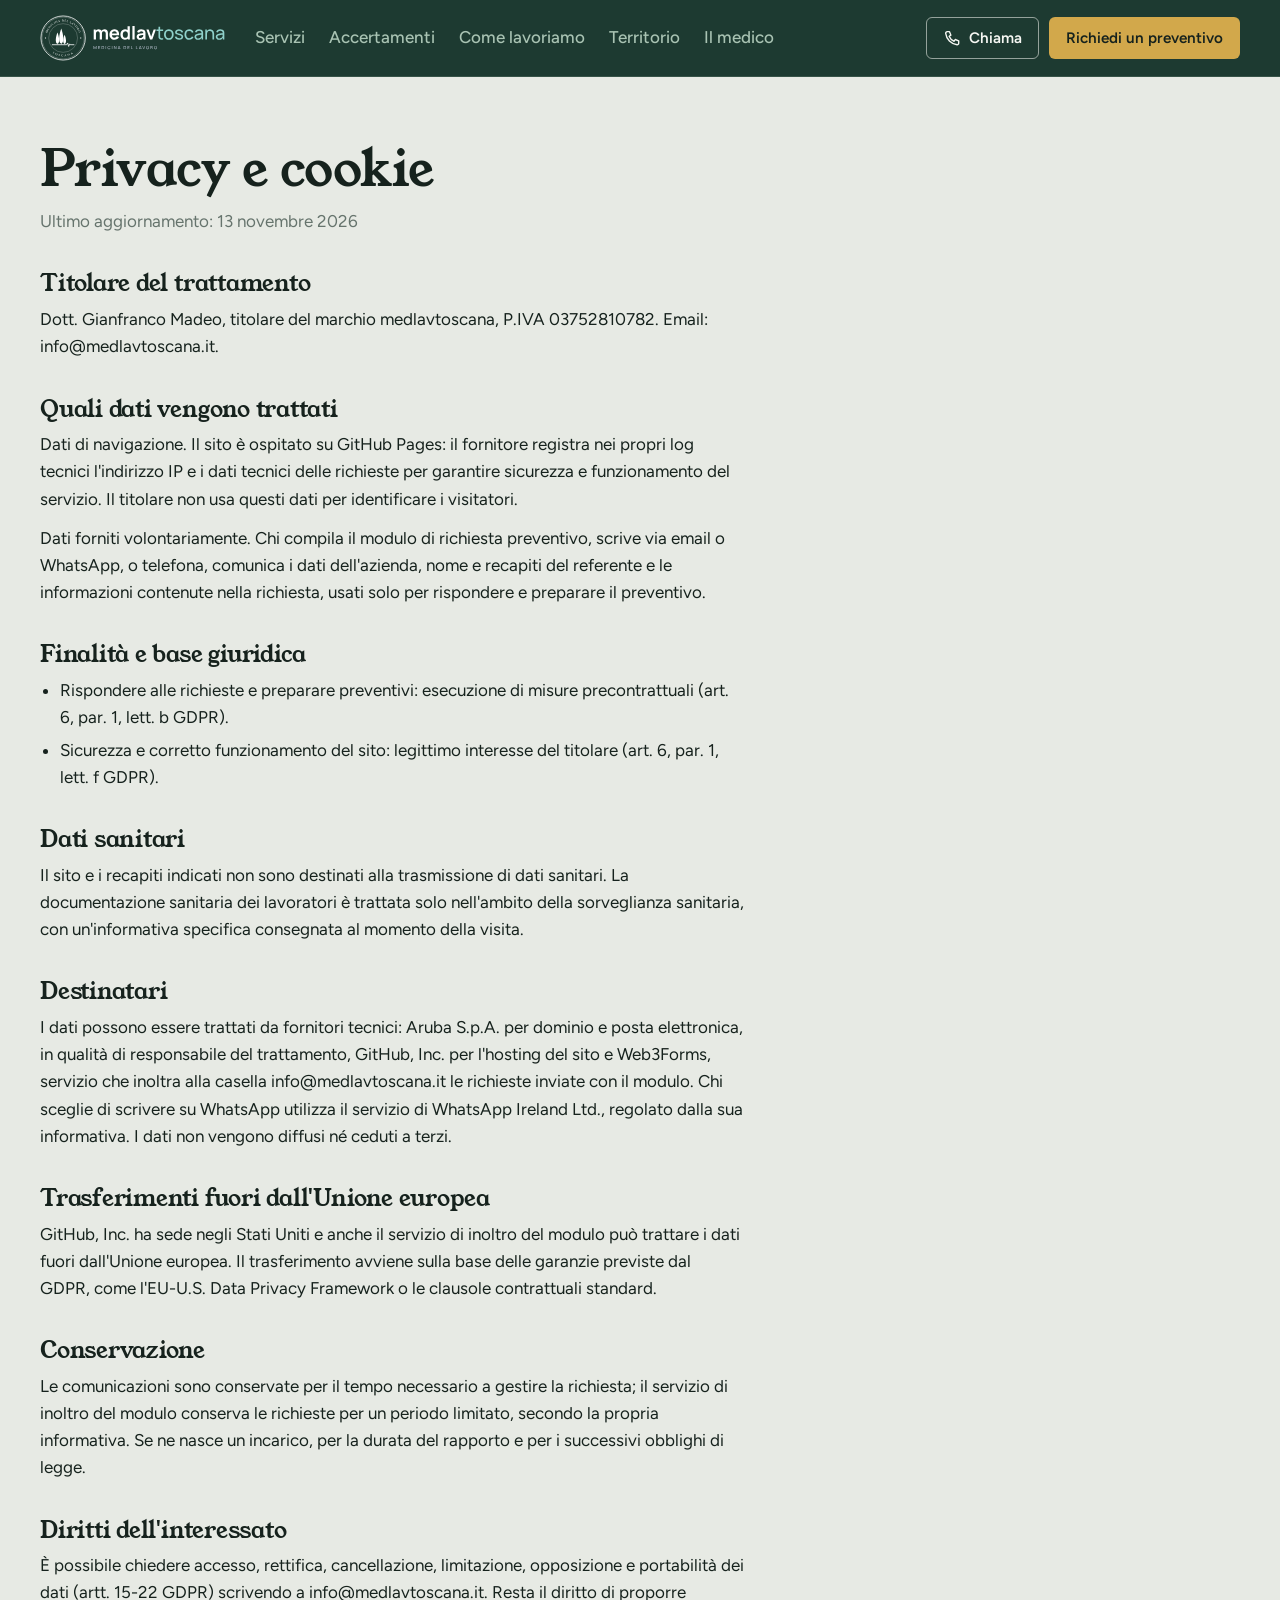
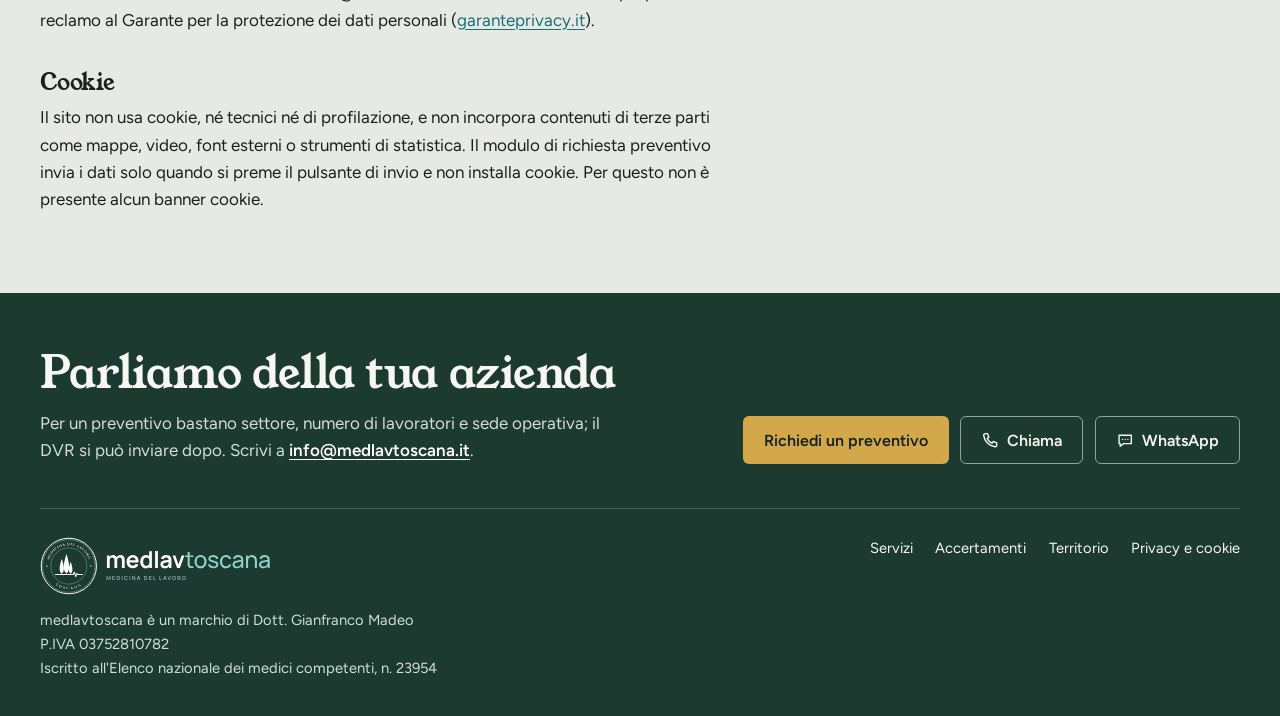
==== commit a551a228: "Nuova grafica: verde cipresso, titoli serif e struttura compatta - Apertura con foto del medico, ser" ====
--- a/privacy.html
+++ b/privacy.html
@@ -10,25 +10,25 @@
   <link rel="icon" href="favicon-32.png" sizes="32x32" type="image/png">
   <link rel="apple-touch-icon" href="apple-touch-icon.png">
   <link rel="stylesheet" href="styles.css">
-  <meta name="theme-color" content="#FFFFFF">
+  <meta name="theme-color" content="#1D3A31">
 </head>
 <body>
   <a class="skip" href="#contenuto">Vai al contenuto</a>
 
   <header class="site-header">
     <div class="wrap header-inner">
-      <a class="brand" href="./" aria-label="medlavtoscana, pagina iniziale">
-        <img src="logo.svg" width="1023" height="240" alt="medlavtoscana">
-      </a>
+      <a class="brand" href="./"><img src="logo-bianco.svg" width="970" height="240" alt="medlavtoscana, medicina del lavoro"></a>
       <nav class="site-nav" aria-label="Sezioni">
-        <a href="./#presentazione">Presentazione</a>
         <a href="./#servizi">Servizi</a>
-        <a href="./#digitale">Digitale</a>
         <a href="./#accertamenti">Accertamenti</a>
+        <a href="./#come-lavoriamo">Come lavoriamo</a>
         <a href="./#territorio">Territorio</a>
-        <a href="./#come-funziona">Come funziona</a>
+        <a href="./#medico">Il medico</a>
       </nav>
-      <a class="btn btn-primary btn-sm" href="./#contatti">Contattaci</a>
+      <div class="header-cta">
+        <a class="btn btn-chiaro btn-sm" href="tel:+393522810810"><svg class="i" viewBox="0 0 24 24" aria-hidden="true"><path d="M5.5 3.5h3l1.8 4.6-2.3 1.4a11.5 11.5 0 0 0 6.5 6.5l1.4-2.3 4.6 1.8v3a2 2 0 0 1-2.2 2A17 17 0 0 1 3.5 5.7a2 2 0 0 1 2-2.2Z"/></svg>Chiama</a>
+        <a class="btn btn-ocra btn-sm" href="mailto:info@medlavtoscana.it?subject=Richiesta%20preventivo%20medicina%20del%20lavoro&amp;body=Azienda%3A%0D%0ASettore%20di%20attivit%C3%A0%3A%0D%0ANumero%20di%20lavoratori%3A%0D%0ASede%20operativa%3A%0D%0ARichiesta%3A%0D%0A">Richiedi un preventivo</a>
+      </div>
     </div>
   </header>
 
@@ -72,36 +72,31 @@
     </div>
   </main>
 
-  <footer class="site-footer">
+  <footer class="verde contatti" id="contatti">
     <div class="wrap">
-      <div class="footer-grid">
+      <div class="contatti-grid">
         <div>
-          <a class="brand footer-brand" href="./" aria-label="medlavtoscana, pagina iniziale">
-            <img src="logo-bianco.svg" width="970" height="240" alt="medlavtoscana, medicina del lavoro">
-          </a>
-          <p class="footer-legal">medlavtoscana è un marchio di Dott. Gianfranco Madeo<br>
-            P.IVA 03752810782<br>
-            Iscritto all'Elenco nazionale dei medici competenti, n.&nbsp;23954</p>
+          <h2>Parliamo della tua azienda</h2>
+          <p>Per un preventivo bastano settore, numero di lavoratori e sede operativa; il DVR si può inviare dopo. Scrivi a <a class="email" href="mailto:info@medlavtoscana.it">info@medlavtoscana.it</a>.</p>
         </div>
-        <div class="footer-contacts">
-          <p class="footer-title">Contatti</p>
-          <a href="mailto:info@medlavtoscana.it">info@medlavtoscana.it</a>
-          <a href="tel:+393522810810">Chiama</a>
-          <a href="https://wa.me/393522810810" target="_blank" rel="noopener">WhatsApp</a>
+        <div class="actions">
+          <a class="btn btn-ocra" href="mailto:info@medlavtoscana.it?subject=Richiesta%20preventivo%20medicina%20del%20lavoro&amp;body=Azienda%3A%0D%0ASettore%20di%20attivit%C3%A0%3A%0D%0ANumero%20di%20lavoratori%3A%0D%0ASede%20operativa%3A%0D%0ARichiesta%3A%0D%0A">Richiedi un preventivo</a>
+          <a class="btn btn-chiaro" href="tel:+393522810810"><svg class="i" viewBox="0 0 24 24" aria-hidden="true"><path d="M5.5 3.5h3l1.8 4.6-2.3 1.4a11.5 11.5 0 0 0 6.5 6.5l1.4-2.3 4.6 1.8v3a2 2 0 0 1-2.2 2A17 17 0 0 1 3.5 5.7a2 2 0 0 1 2-2.2Z"/></svg>Chiama</a>
+          <a class="btn btn-chiaro" href="https://wa.me/393522810810?text=Buongiorno%2C%20vorrei%20un%20preventivo%20per%20la%20medicina%20del%20lavoro." target="_blank" rel="noopener"><svg class="i" viewBox="0 0 24 24" aria-hidden="true"><path d="M4 5.5h16v11H10l-4.5 3.5v-3.5H4Z"/><path d="M8.5 11h.01M12 11h.01M15.5 11h.01"/></svg>WhatsApp</a>
         </div>
-        <nav class="footer-links" aria-label="Collegamenti">
-          <p class="footer-title">Sezioni</p>
-          <a href="./#presentazione">Presentazione</a>
+      </div>
+      <div class="footer">
+        <div>
+          <img src="logo-bianco.svg" width="970" height="240" alt="">
+          <p>medlavtoscana è un marchio di Dott. Gianfranco Madeo<br>P.IVA 03752810782<br>Iscritto all'Elenco nazionale dei medici competenti, n.&nbsp;23954</p>
+        </div>
+        <nav aria-label="Collegamenti">
           <a href="./#servizi">Servizi</a>
           <a href="./#accertamenti">Accertamenti</a>
           <a href="./#territorio">Territorio</a>
-          <a href="./#come-funziona">Come funziona</a>
-          <a href="./#medico">Il medico</a>
-          <a href="./#contatti">Contatti</a>
           <a href="privacy.html">Privacy e cookie</a>
         </nav>
       </div>
-      <p class="footer-bottom">© 2026 medlavtoscana</p>
     </div>
   </footer>
 </body>
--- a/styles.css
+++ b/styles.css
@@ -1,306 +1,227 @@
-/* medlavtoscana — foglio di stile
-   Palette tenue a più colori: ogni area di servizio ha la sua tinta.
-   Il giallo dei segnaposto (.ph) serve solo in bozza. */
-
-@font-face { font-family: "Bricolage Grotesque"; src: url("bricolage-600.woff2") format("woff2"); font-weight: 600; font-style: normal; font-display: swap; }
-@font-face { font-family: "Bricolage Grotesque"; src: url("bricolage-700.woff2") format("woff2"); font-weight: 700; font-style: normal; font-display: swap; }
+/* medlavtoscana
+   Verde cipresso e pietra, titoli in Young Serif, testo in Figtree.
+   Un solo accento caldo (ocra) per le azioni principali. */
+
+@font-face { font-family: "Young Serif"; src: url("young-serif-400.woff2") format("woff2"); font-weight: 400; font-style: normal; font-display: swap; }
 @font-face { font-family: "Figtree"; src: url("figtree-400.woff2") format("woff2"); font-weight: 400; font-style: normal; font-display: swap; }
 @font-face { font-family: "Figtree"; src: url("figtree-500.woff2") format("woff2"); font-weight: 500; font-style: normal; font-display: swap; }
 @font-face { font-family: "Figtree"; src: url("figtree-600.woff2") format("woff2"); font-weight: 600; font-style: normal; font-display: swap; }
 
 :root {
-  --ink: #1E2B3C;
-  --ink-2: #4A5768;
-  --ink-3: #697586;
-  --line: #E3E8EE;
-  --bg: #FFFFFF;
-  --mist: #F4F7F9;
-
-  --brand: #1C6E73;
-  --brand-dark: #155A5E;
-
-  --acqua: #E3F1F0;     --acqua-d: #2E8C86;
-  --cielo: #E4ECF7;     --cielo-d: #4B6FAE;
-  --salvia: #E6F0E3;    --salvia-d: #5C8A58;
-  --albicocca: #FBEBDD; --albicocca-d: #B8733A;
-  --lavanda: #ECE8F6;   --lavanda-d: #7667B0;
-  --cipria: #F8E6EA;    --cipria-d: #B35E74;
-
-  --display: "Bricolage Grotesque", "Segoe UI", system-ui, sans-serif;
-  --body: "Figtree", "Segoe UI", system-ui, sans-serif;
-
+  --cipresso: #1D3A31;
+  --cipresso-2: #27493F;
+  --cipresso-3: #335A4E;
+  --pietra: #E7EAE4;
+  --latte: #F6F7F3;
+  --ocra: #D2A84B;
+  --ocra-2: #BE9338;
+  --salvia: #A9C3B3;
+  --ink: #16221D;
+  --ink-2: #3D4C45;
+  --ink-3: #66746D;
+  --linea: #D3D9D2;
+  --petrolio: #1C6E73;
+
+  --serif: "Young Serif", Georgia, serif;
+  --sans: "Figtree", "Segoe UI", system-ui, sans-serif;
   --gutter: clamp(1.25rem, 4vw, 2.5rem);
-  --max: 76rem;
-  --r-panel: 32px;
-  --r-tile: 24px;
-  --r-btn: 12px;
+  --max: 78rem;
 }
 
 *, *::before, *::after { box-sizing: border-box; }
-html { -webkit-text-size-adjust: 100%; scroll-behavior: smooth; scroll-padding-top: 5rem; }
+html { -webkit-text-size-adjust: 100%; scroll-behavior: smooth; scroll-padding-top: 5.5rem; }
 @media (prefers-reduced-motion: reduce) { html { scroll-behavior: auto; } }
-
-body {
-  margin: 0;
-  background: var(--bg);
-  color: var(--ink-2);
-  font-family: var(--body);
-  font-size: 1.0625rem;
-  line-height: 1.65;
-}
-
+body { margin: 0; background: var(--pietra); color: var(--ink); font-family: var(--sans); font-size: 1.0625rem; line-height: 1.6; }
 img { max-width: 100%; height: auto; display: block; }
-svg.i { width: 1.25rem; height: 1.25rem; flex: none; fill: none; stroke: currentColor; stroke-width: 1.8; stroke-linecap: round; stroke-linejoin: round; }
-
-h1, h2, h3 { margin: 0; font-family: var(--display); font-weight: 700; color: var(--ink); line-height: 1.1; letter-spacing: -0.02em; }
-h1 { font-size: clamp(2.3rem, 1.3rem + 4vw, 3.75rem); line-height: 1.04; letter-spacing: -0.03em; }
-h1, h2 { text-wrap: balance; }
-h2 { font-size: clamp(1.9rem, 1.4rem + 2vw, 2.75rem); }
-h3 { font-size: 1.28rem; font-weight: 600; letter-spacing: -0.01em; }
 p { margin: 0; }
-
-a { color: var(--brand); text-underline-offset: 0.2em; }
-a:hover { color: var(--brand-dark); }
-:focus-visible { outline: 3px solid var(--brand); outline-offset: 3px; border-radius: 4px; }
-
+h1, h2, h3 { margin: 0; font-family: var(--serif); font-weight: 400; line-height: 1.08; letter-spacing: -0.01em; }
+a { color: var(--petrolio); text-underline-offset: 0.2em; }
+:focus-visible { outline: 3px solid var(--ocra); outline-offset: 3px; border-radius: 3px; }
+svg.i { width: 1.15rem; height: 1.15rem; flex: none; fill: none; stroke: currentColor; stroke-width: 1.8; stroke-linecap: round; stroke-linejoin: round; }
 .wrap { width: min(calc(100% - 2 * var(--gutter)), var(--max)); margin-inline: auto; }
-
-.skip { position: absolute; left: -999px; top: .75rem; z-index: 50; background: #fff; color: var(--ink); padding: .5rem 1rem; border-radius: 8px; }
+.sr { position: absolute; width: 1px; height: 1px; overflow: hidden; clip: rect(0 0 0 0); white-space: nowrap; }
+.skip { position: absolute; left: -999px; top: .75rem; z-index: 50; background: #fff; color: var(--ink); padding: .5rem 1rem; border-radius: 6px; }
 .skip:focus { left: .75rem; }
-
-/* Segnaposto da completare: cercare "ph" nel codice prima della pubblicazione */
-.ph {
-  background: #FFF1C2; color: #4A3A00;
-  border-bottom: 2px dashed #E0A800; border-radius: 3px;
-  padding: 0 .25em;
-  -webkit-box-decoration-break: clone; box-decoration-break: clone;
-}
-
-/* ---------- Header ---------- */
-.site-header {
-  position: sticky; top: 0; z-index: 20;
-  background: rgba(255, 255, 255, .9);
-  -webkit-backdrop-filter: saturate(1.4) blur(10px);
-  backdrop-filter: saturate(1.4) blur(10px);
-  border-bottom: 1px solid var(--line);
-}
-.header-inner { display: flex; align-items: center; justify-content: space-between; gap: 1rem; min-height: 4.25rem; }
-.brand {
-  display: inline-flex; align-items: center; gap: .6rem;
-  color: var(--ink); text-decoration: none;
-  font-family: var(--display); font-weight: 700; font-size: 1.35rem; letter-spacing: -0.02em; line-height: 1;
-}
-.brand:hover { color: var(--ink); }
-.brand img { display: block; height: 2.9rem; width: auto; }
-@media (max-width: 40rem) { .brand img { height: 2.5rem; } }
-.footer-brand img { height: 4.75rem; }
-.site-nav { display: flex; align-items: center; gap: 1.5rem; font-weight: 500; }
-.site-nav a { color: var(--ink-2); text-decoration: none; }
-.site-nav a:hover { color: var(--ink); }
-@media (max-width: 76rem) { .site-nav { display: none; } }
 
 /* ---------- Pulsanti ---------- */
 .btn {
-  display: inline-flex; align-items: center; justify-content: center; gap: .55rem;
-  min-height: 3rem; padding: .7rem 1.3rem;
-  border: 1.5px solid transparent; border-radius: var(--r-btn);
-  font-family: var(--body); font-weight: 600; font-size: 1rem; line-height: 1.2;
-  text-decoration: none; white-space: nowrap;
-}
-.btn-primary { background: var(--brand); color: #fff; }
-.btn-primary:hover { background: var(--brand-dark); color: #fff; }
-.btn-ghost { background: #fff; color: var(--ink); border-color: #CDD5DF; }
-.btn-ghost:hover { border-color: var(--ink-3); color: var(--ink); }
-.btn-sm { min-height: 2.5rem; padding: .5rem 1rem; font-size: .95rem; }
-
-/* ---------- Hero ---------- */
-.hero { padding-block: clamp(2.5rem, 6vw, 4.5rem) clamp(3rem, 7vw, 5.5rem); }
-.hero-grid { display: grid; gap: clamp(2rem, 5vw, 3.5rem); align-items: center; }
-@media (min-width: 62rem) { .hero-grid { grid-template-columns: 1.12fr 1fr; } }
-.hero h1 { max-width: 17ch; }
-.lead { margin-top: 1.25rem; max-width: 34rem; font-size: clamp(1.08rem, 1rem + .35vw, 1.22rem); }
-.actions { display: flex; flex-wrap: wrap; gap: .75rem; margin-top: 2rem; }
-@media (max-width: 30rem) { .actions { display: grid; } .actions .btn { width: 100%; } }
-
-.facts { list-style: none; margin: 2.25rem 0 0; padding: 0; display: flex; flex-wrap: wrap; gap: .8rem 1.6rem; }
-.facts li { display: flex; align-items: center; gap: .6rem; font-weight: 500; color: var(--ink); }
-.dot-ico { width: 2.3rem; height: 2.3rem; border-radius: 50%; display: grid; place-items: center; flex: none; }
-
-/* ---------- Settori ---------- */
-.sectors { background: var(--mist); border-block: 1px solid var(--line); padding-block: 1.6rem; }
-.sectors-inner { display: flex; flex-wrap: wrap; align-items: center; gap: 1rem 1.75rem; }
-.sectors h2 { font-size: 1.15rem; font-weight: 600; letter-spacing: -0.01em; }
-.chips { list-style: none; margin: 0; padding: 0; display: flex; flex-wrap: wrap; gap: .55rem; }
-.chip {
-  display: inline-flex; align-items: center; gap: .5rem;
-  background: #fff; border: 1px solid var(--line); border-radius: 999px;
-  padding: .42rem .95rem .42rem .65rem;
-  font-size: .95rem; font-weight: 500; color: var(--ink);
-}
-
-/* ---------- Sezioni ---------- */
-.section { padding-block: clamp(3.5rem, 8vw, 6.5rem); }
-.section-mist { background: var(--mist); }
-.section-head { max-width: 42rem; margin-bottom: clamp(2rem, 4vw, 3rem); }
-.section-head p { margin-top: .9rem; font-size: 1.12rem; }
-
-/* Tinte per area */
-.t-acqua { background: var(--acqua); }     .c-acqua { color: var(--acqua-d); }
-.t-cielo { background: var(--cielo); }     .c-cielo { color: var(--cielo-d); }
-.t-salvia { background: var(--salvia); }   .c-salvia { color: var(--salvia-d); }
-.t-albicocca { background: var(--albicocca); } .c-albicocca { color: var(--albicocca-d); }
-.t-lavanda { background: var(--lavanda); } .c-lavanda { color: var(--lavanda-d); }
-.t-cipria { background: var(--cipria); }   .c-cipria { color: var(--cipria-d); }
-
-/* ---------- Presentazione ---------- */
-.about-grid { display: grid; gap: clamp(2rem, 5vw, 4rem); align-items: center; }
-@media (min-width: 62rem) { .about-grid { grid-template-columns: 1fr 1.2fr; } }
-.about-art img { width: 100%; max-width: 32rem; margin-inline: auto; }
-.about-lead { margin-top: 1rem; font-size: clamp(1.15rem, 1.05rem + .45vw, 1.35rem); line-height: 1.5; color: var(--ink); }
-.about-body { margin-top: 1.5rem; display: grid; gap: 1rem; }
-@media (max-width: 62rem) { .about-art img { max-width: 24rem; } }
-#presentazione + #servizi { padding-top: 0; }
+  display: inline-flex; align-items: center; justify-content: center; gap: .5rem;
+  min-height: 3rem; padding: .7rem 1.25rem; border-radius: 6px; border: 1.5px solid transparent;
+  font: 600 1rem/1.2 var(--sans); text-decoration: none; white-space: nowrap; cursor: pointer;
+}
+.btn-ocra { background: var(--ocra); color: var(--ink); }
+.btn-ocra:hover { background: var(--ocra-2); color: var(--ink); }
+.btn-chiaro { border-color: rgba(246, 247, 243, .55); color: var(--latte); background: transparent; }
+.btn-chiaro:hover { border-color: var(--latte); color: #fff; }
+.btn-scuro { border-color: var(--ink); color: var(--ink); background: transparent; }
+.btn-scuro:hover { background: var(--ink); color: #fff; }
+.btn-sm { min-height: 2.6rem; padding: .5rem 1rem; font-size: .95rem; }
+
+/* ---------- Intestazione e apertura (fondo verde) ---------- */
+.verde { background: var(--cipresso); color: var(--latte); }
+.site-header { position: sticky; top: 0; z-index: 20; background: var(--cipresso); border-bottom: 1px solid rgba(169, 195, 179, .18); }
+.header-inner { display: flex; align-items: center; gap: 1.75rem; min-height: 4.75rem; }
+.brand img { height: 2.9rem; width: auto; }
+.site-nav { display: flex; gap: 1.5rem; font-weight: 500; }
+.site-nav a { color: var(--salvia); text-decoration: none; }
+.site-nav a:hover { color: #fff; }
+.header-cta { margin-left: auto; display: flex; gap: .6rem; }
+@media (max-width: 70rem) { .site-nav { display: none; } }
+@media (max-width: 34rem) { .header-cta .btn-ocra { display: none; } .brand img { height: 2.5rem; } }
+
+.hero { display: grid; gap: clamp(2rem, 5vw, 4.5rem); align-items: center; padding-block: clamp(2rem, 5vw, 3.25rem) clamp(2.5rem, 5vw, 3.5rem); }
+@media (min-width: 60rem) { .hero { grid-template-columns: 1.3fr .8fr; } }
+.hero h1 { font-size: clamp(2.3rem, 1.3rem + 3.8vw, 4.2rem); max-width: 15ch; }
+.hero .lead { margin-top: 1.4rem; font-size: clamp(1.08rem, 1rem + .35vw, 1.25rem); color: #D3DED8; max-width: 40ch; }
+.actions { display: flex; flex-wrap: wrap; gap: .7rem; margin-top: 1.9rem; }
+.dati { display: flex; flex-wrap: wrap; gap: 1.25rem 2.5rem; margin: 2.4rem 0 0; padding: 1.4rem 0 0; border-top: 1px solid rgba(169, 195, 179, .3); list-style: none; }
+.dati li { font-size: .95rem; color: var(--salvia); line-height: 1.4; }
+.dati b { display: block; font-family: var(--serif); font-weight: 400; font-size: 1.45rem; color: var(--latte); margin-bottom: .2rem; }
+@media (max-width: 30rem) { .actions .btn { width: 100%; } }
+@media (max-width: 40rem) {
+  .dati { display: grid; grid-template-columns: repeat(3, 1fr); gap: .75rem; margin-top: 1.75rem; }
+  .dati li { font-size: .8rem; }
+  .dati b { font-size: 1.05rem; }
+}
+
+/* La foto del medico: scheda graffettata */
+.scheda { position: relative; margin: 0 auto; max-width: 24rem; background: #fff; color: var(--ink); padding: .9rem .9rem 1.2rem; border-radius: 4px; transform: rotate(1.6deg); box-shadow: 0 22px 40px -22px rgba(0, 0, 0, .55); }
+.scheda img { width: 100%; aspect-ratio: 4 / 4.3; object-fit: cover; object-position: 50% 16%; border-radius: 2px; }
+.scheda figcaption { padding: .9rem .3rem 0; font-size: .92rem; line-height: 1.45; color: var(--ink-3); }
+.scheda figcaption b { display: block; font-family: var(--serif); font-weight: 400; font-size: 1.3rem; color: var(--ink); margin-bottom: .2rem; }
+.clip { position: absolute; top: -1.3rem; left: 2.2rem; width: 1.35rem; height: 4rem; border: 3px solid #9AA6A1; border-bottom-color: transparent; border-radius: 1rem; transform: rotate(-9deg); }
+.clip::after { content: ""; position: absolute; left: .2rem; right: .2rem; top: .45rem; height: 2.4rem; border: 3px solid #9AA6A1; border-top-color: transparent; border-radius: 0 0 .8rem .8rem; }
+@media (max-width: 60rem) { .scheda { max-width: 16rem; } }
 
 /* ---------- Servizi ---------- */
-.services { display: grid; gap: 1.25rem; grid-template-columns: 1fr; }
-@media (min-width: 40rem) { .services { grid-template-columns: repeat(2, 1fr); } }
-@media (min-width: 64rem) { .services { grid-template-columns: repeat(3, 1fr); } }
-
-.tile { display: flex; flex-direction: column; gap: .6rem; border-radius: var(--r-tile); padding: 1.5rem 1.6rem 1.75rem; }
-.tile img { width: 5.5rem; height: 5.5rem; margin: -.25rem 0 .35rem -.35rem; }
-
-/* Servizio principale: più spazio e dettaglio */
-.tile-main { gap: 1rem; }
-.tile-main ul { list-style: none; margin: .35rem 0 0; padding: 0; display: flex; flex-wrap: wrap; gap: .5rem; }
-.tile-main li { background: rgba(255, 255, 255, .75); border-radius: 12px; padding: .3rem .8rem; font-size: .92rem; font-weight: 500; color: var(--ink); }
-@media (min-width: 40rem) { .tile-main { grid-column: span 2; } }
-@media (min-width: 48rem) {
-  .tile-main { flex-direction: row; align-items: center; gap: 1.75rem; padding: 2rem; }
-  .tile-main img { width: 8.5rem; height: 8.5rem; margin: 0; flex: none; }
-  .tile-main .tile-body { display: grid; gap: .6rem; }
-  .tile-main h3 { font-size: 1.6rem; }
-}
-.tile-main .tile-body { display: grid; gap: .6rem; }
-
-
-/* ---------- Come funziona ---------- */
-.steps { list-style: none; margin: 0; padding: 0; display: grid; gap: 1.75rem; }
-@media (min-width: 48rem) { .steps { grid-template-columns: repeat(2, 1fr); } }
-@media (min-width: 64rem) { .steps { grid-template-columns: repeat(4, 1fr); gap: 2rem; } }
-.step { position: relative; }
-.step-ico { width: 3.5rem; height: 3.5rem; border-radius: 18px; display: grid; place-items: center; margin-bottom: 1rem; }
-.step-ico svg.i { width: 1.6rem; height: 1.6rem; }
-.step-n { display: block; font-size: .9rem; font-weight: 600; color: var(--ink-3); margin-bottom: .2rem; }
-.step h3 { margin-bottom: .45rem; }
-@media (min-width: 64rem) {
-  .step:not(:last-child)::after {
-    content: ""; position: absolute; top: 1.75rem; left: 4.5rem; right: -1rem;
-    border-top: 2px dashed #C9D3DE;
-  }
-}
-
-/* ---------- Digitale ---------- */
-.digital-grid { display: grid; gap: clamp(2rem, 5vw, 4rem); align-items: center; }
-@media (min-width: 62rem) { .digital-grid { grid-template-columns: 1fr 1.15fr; } }
-.digital-art img { width: 100%; max-width: 32rem; margin-inline: auto; }
-.digital .section-head { margin-bottom: 0; }
-.features { list-style: none; margin: 2rem 0 0; padding: 0; display: grid; gap: 1.25rem 1.75rem; }
-@media (min-width: 40rem) { .features { grid-template-columns: repeat(2, 1fr); } }
-.feature { display: flex; align-items: flex-start; gap: .85rem; }
-.feature h3 { font-size: 1.08rem; margin-bottom: .2rem; }
-.feature p { font-size: .98rem; line-height: 1.55; }
-@media (max-width: 62rem) { .digital-art img { max-width: 22rem; } }
-
-/* ---------- Accertamenti ---------- */
-.exam-main { display: flex; align-items: flex-start; gap: 1rem; border-radius: 20px; padding: 1.25rem 1.4rem; margin-bottom: 1rem; }
-.exam-main h3 { font-size: 1.2rem; margin-bottom: .15rem; }
-.exam-main .box-ico { color: var(--acqua-d); width: 3rem; height: 3rem; border-radius: 14px; }
-.exam-main .box-ico svg.i { width: 1.5rem; height: 1.5rem; }
-.exams { list-style: none; margin: 0; padding: 0; display: grid; gap: 1rem; grid-template-columns: 1fr; }
-@media (min-width: 48rem) { .exams { grid-template-columns: repeat(2, 1fr); } }
-.exam { display: flex; align-items: flex-start; gap: 1rem; background: #fff; border: 1px solid var(--line); border-radius: 18px; padding: 1.3rem 1.4rem; }
-.sq-ico { width: 2.75rem; height: 2.75rem; border-radius: 14px; display: grid; place-items: center; flex: none; }
-.exam h3 { font-size: 1.12rem; margin-bottom: .3rem; }
-.exam p { font-size: .97rem; line-height: 1.55; }
-.exams-note { display: flex; align-items: center; gap: .75rem; margin-top: 1.5rem; font-size: 1rem; }
-.exams-note .dot-ico { width: 2.3rem; height: 2.3rem; }
-
-/* ---------- Territorio ---------- */
-.territory { display: grid; gap: 1.75rem; }
-.territory .section-head { margin-bottom: 0; }
-@media (min-width: 62rem) {
-  .territory { grid-template-columns: 1.05fr 1fr; grid-template-rows: auto 1fr; column-gap: 4rem; row-gap: 2rem; align-items: start; }
-  .territory-head { grid-column: 1; grid-row: 1; align-self: end; }
-  .territory-list { grid-column: 1; grid-row: 2; }
-  .map { grid-column: 2; grid-row: 1 / span 2; align-self: center; }
-}
-.provinces { list-style: none; margin: 0; padding: 0; display: flex; flex-wrap: wrap; gap: .55rem; }
-.provinces li {
-  display: inline-flex; align-items: center; gap: .5rem;
-  background: #fff; border: 1px solid var(--line); border-radius: 999px;
-  padding: .35rem .9rem .35rem .4rem; font-weight: 500; color: var(--ink); font-size: .95rem;
-}
-.sigla {
-  display: inline-grid; place-items: center; width: 1.9rem; height: 1.9rem; border-radius: 50%;
-  background: var(--brand); color: #fff; font-size: .72rem; font-weight: 600; letter-spacing: .02em;
-}
-.territory-note { margin-top: 1.25rem; }
+.servizi { display: grid; gap: 1.75rem 2.25rem; padding-block: clamp(2rem, 4vw, 2.75rem); grid-template-columns: 1fr; }
+@media (min-width: 40rem) { .servizi { grid-template-columns: repeat(2, 1fr); } }
+@media (min-width: 66rem) { .servizi { grid-template-columns: repeat(4, 1fr); } }
+.servizio::before { content: ""; display: block; width: 2.25rem; height: 3px; background: var(--ocra); margin-bottom: .9rem; }
+.servizio h3 { font-size: 1.4rem; margin-bottom: .5rem; }
+.servizio p { font-size: .98rem; color: var(--ink-2); }
+
+/* ---------- Approfondimenti a schede ---------- */
+.dettagli { padding-bottom: clamp(2.5rem, 5vw, 3.5rem); }
+.schede-bar { display: flex; gap: .35rem; overflow-x: auto; scrollbar-width: none; padding-left: .4rem; }
+.schede-bar::-webkit-scrollbar { display: none; }
+.schede-bar button {
+  flex: none; font: 600 1rem var(--sans); color: var(--ink-2); background: #D8DED6; border: 0; cursor: pointer;
+  padding: .8rem 1.25rem .9rem; border-radius: 10px 10px 0 0;
+}
+.schede-bar button[aria-selected="true"] { background: var(--latte); color: var(--ink); }
+.schede-bar button:hover { color: var(--ink); }
+.pannello { background: var(--latte); border-radius: 0 10px 10px 10px; padding: clamp(1.4rem, 3vw, 2.25rem); }
+.pannello + .pannello { margin-top: 1.25rem; }
+.js .pannello + .pannello { margin-top: 0; }
+.pannello > h2 { font-size: clamp(1.6rem, 1.2rem + 1.2vw, 2.1rem); }
+.pannello .intro { margin-top: .6rem; color: var(--ink-2); max-width: 62ch; }
+
+.esami { display: grid; gap: 1.4rem 2rem; margin: 1.6rem 0 0; padding: 0; list-style: none; }
+@media (min-width: 44rem) { .esami { grid-template-columns: repeat(2, 1fr); } }
+@media (min-width: 70rem) { .esami { grid-template-columns: repeat(3, 1fr); } }
+.esami h3 { font-size: 1.15rem; margin: 0; display: inline; }
+.esami summary { list-style: none; cursor: pointer; margin-bottom: .35rem; }
+.esami summary::-webkit-details-marker { display: none; }
+@media (min-width: 44rem) { .esami summary { pointer-events: none; cursor: default; } }
+@media (max-width: 43.99rem) {
+  .esami { gap: 0; }
+  .esami li { border-bottom: 1px solid var(--linea); padding: .85rem 0; }
+  .esami .base { border-left: 0; padding-left: 0; }
+  .esami summary { display: flex; justify-content: space-between; align-items: center; gap: 1rem; margin: 0; }
+  .esami summary::after { content: "+"; font-family: var(--sans); font-size: 1.4rem; line-height: 1; color: var(--ocra-2); }
+  .esami details[open] summary::after { content: "\2212"; }
+  .esami details[open] p { margin-top: .5rem; }
+}
+.esami p { font-size: .94rem; line-height: 1.55; color: var(--ink-2); }
+.esami .base { border-left: 3px solid var(--ocra); padding-left: 1rem; }
+
+.due { display: grid; gap: 2rem 3.5rem; }
+@media (min-width: 60rem) { .due { grid-template-columns: 1fr 1fr; } }
+.passi { list-style: none; margin: 1.4rem 0 0; padding: 0; counter-reset: passo; display: grid; gap: 1.1rem; }
+.passi li { counter-increment: passo; display: grid; grid-template-columns: 2.4rem 1fr; gap: .9rem; }
+.passi li::before { content: counter(passo); font-family: var(--serif); font-size: 1.6rem; line-height: 1; color: var(--ocra-2); padding-top: .1rem; }
+.passi h3, .digitale h3 { font-size: 1.12rem; margin-bottom: .25rem; }
+.passi p, .digitale p { font-size: .95rem; color: var(--ink-2); line-height: 1.55; }
+.digitale { list-style: none; margin: 1.4rem 0 0; padding: 0; display: grid; gap: 1rem 1.75rem; }
+@media (min-width: 36rem) { .digitale { grid-template-columns: 1fr 1fr; } }
+.settori { margin-top: 1.6rem; padding-top: 1.1rem; border-top: 1px solid var(--linea); color: var(--ink-2); font-size: .97rem; }
+
+.territorio { display: grid; gap: 2rem 3rem; align-items: center; }
+@media (min-width: 52rem) { .territorio { grid-template-columns: minmax(15rem, 22rem) 1fr; } }
 .map { margin: 0; }
-.map svg { width: 100%; max-width: 30rem; height: auto; display: block; margin-inline: auto; }
-.map figcaption { margin-top: .5rem; text-align: center; font-size: .78rem; color: var(--ink-3); }
-.tuscany .prov path { stroke: #fff; stroke-width: 1.6; stroke-linejoin: round; }
-.tuscany .pins circle { fill: var(--brand); stroke: #fff; stroke-width: 2.5; }
-.tuscany .pins text { fill: #fff; font-family: var(--body); font-size: 12.5px; font-weight: 600; text-anchor: middle; letter-spacing: .03em; }
-.tuscany .sea { fill: var(--ink-3); font-family: var(--body); font-size: 13px; font-style: italic; }
-@media (max-width: 62rem) { .map svg { max-width: 28rem; } }
-
-/* ---------- Medico ---------- */
-.doctor { display: grid; gap: clamp(2rem, 5vw, 4rem); align-items: center; }
-@media (min-width: 56rem) { .doctor { grid-template-columns: minmax(16rem, 22rem) 1fr; } }
-.doctor-photo img { width: 100%; border-radius: 28px; }
-@media (max-width: 56rem) { .doctor-photo { max-width: 15rem; } }
-.doctor-name { margin-top: 1.5rem; font-size: 1.55rem; }
-.doctor-role { margin-top: .3rem; font-weight: 500; color: var(--ink); }
-.doctor-meta { list-style: none; margin: 1.4rem 0 0; padding: 0; display: grid; gap: .7rem; }
-.doctor-meta li { display: flex; align-items: flex-start; gap: .7rem; }
-.doctor-meta .dot-ico { width: 2rem; height: 2rem; }
-.doctor-meta svg.i { width: 1.05rem; height: 1.05rem; }
-.doctor-bio { margin-top: 1.4rem; max-width: 40rem; }
-.skills { list-style: none; margin: 1.25rem 0 0; padding: 0; display: flex; flex-wrap: wrap; gap: .5rem; max-width: 40rem; }
-.skills li { background: #fff; border: 1px solid var(--line); border-radius: 999px; padding: .35rem .85rem; font-size: .92rem; font-weight: 500; color: var(--ink); }
-
-/* ---------- Contatti ---------- */
-.contact-panel { display: grid; gap: 2rem; align-items: center; border-radius: var(--r-panel); padding: clamp(1.75rem, 5vw, 3.5rem); }
-@media (min-width: 62rem) { .contact-panel { grid-template-columns: 1.35fr 1fr; gap: 3rem; } }
-.contact-panel .lead { max-width: 36rem; }
-.contact-list { list-style: none; margin: 1.75rem 0 0; padding: 0; display: grid; gap: .9rem; }
-.contact-list li { display: flex; align-items: center; gap: .8rem; }
-.box-ico { width: 2.6rem; height: 2.6rem; border-radius: 12px; background: #fff; display: grid; place-items: center; flex: none; }
-.contact-list .box-ico { color: var(--brand); }
-.contact-list .k { display: block; font-size: .85rem; color: var(--ink-3); line-height: 1.3; }
-.contact-list .v { display: block; font-weight: 600; color: var(--ink); overflow-wrap: anywhere; line-height: 1.4; }
-.contact-list a.v { text-decoration: none; }
-.contact-list a.v:hover { text-decoration: underline; }
-.contact-note { margin-top: 1.5rem; font-size: .92rem; max-width: 36rem; }
-.contact-art img { width: 100%; max-width: 24rem; margin-inline: auto; }
-@media (max-width: 62rem) { .contact-art { order: -1; } .contact-art img { max-width: 13rem; margin-inline: 0; } }
-
-/* ---------- Footer ---------- */
-.site-footer { background: var(--ink); color: #C3CCD7; padding-block: 3rem 2rem; font-size: .95rem; }
-.site-footer a { color: #fff; }
-.footer-links a { text-decoration: none; }
-.footer-links a:hover { text-decoration: underline; }
-.footer-grid { display: flex; flex-wrap: wrap; justify-content: space-between; gap: 2rem; }
-.footer-brand { color: #fff; }
-.footer-legal { margin-top: 1rem; line-height: 1.7; }
-.footer-links, .footer-contacts { display: grid; gap: .5rem; align-content: start; }
-.footer-contacts a { text-decoration: none; }
-.footer-contacts a:hover { text-decoration: underline; }
-.footer-title { color: #fff; font-weight: 600; margin-bottom: .25rem; }
-.footer-bottom { margin-top: 2.25rem; padding-top: 1.25rem; border-top: 1px solid rgba(255, 255, 255, .12); font-size: .88rem; color: #97A3B2; }
+.map svg { width: 100%; max-width: 22rem; height: auto; margin-inline: auto; display: block; }
+.map figcaption { margin-top: .4rem; font-size: .75rem; color: var(--ink-3); text-align: center; }
+.tuscany .prov path { stroke: var(--latte); stroke-width: 1.6; stroke-linejoin: round; }
+.tuscany .prov path:nth-child(5n+1) { fill: #9FBFAE; }
+.tuscany .prov path:nth-child(5n+2) { fill: #C5D6C9; }
+.tuscany .prov path:nth-child(5n+3) { fill: #B3CABB; }
+.tuscany .prov path:nth-child(5n+4) { fill: #D6E1D7; }
+.tuscany .prov path:nth-child(5n) { fill: #A9C3B3; }
+.tuscany .pins circle { fill: var(--cipresso); stroke: var(--latte); stroke-width: 2.5; }
+.tuscany .pins text { fill: #fff; font-family: var(--sans); font-size: 12.5px; font-weight: 600; text-anchor: middle; }
+.tuscany .sea { fill: var(--ink-3); font-family: var(--serif); font-size: 14px; }
+.province { margin-top: 1.1rem; color: var(--ink-2); }
+.province strong { color: var(--ink); font-weight: 600; }
+
+.medico-testo p + p { margin-top: .8rem; }
+.medico-testo .contatto { margin-top: 1rem; font-weight: 500; }
+.competenze { list-style: none; margin: 0; padding: 0; display: grid; gap: .55rem 1.5rem; }
+@media (min-width: 36rem) { .competenze { grid-template-columns: 1fr 1fr; } }
+.competenze li { padding-left: 1.1rem; position: relative; color: var(--ink-2); }
+.competenze li::before { content: ""; position: absolute; left: 0; top: .72em; width: .5rem; height: 2px; background: var(--ocra); }
+
+/* ---------- Contatti e footer ---------- */
+.contatti { padding-block: clamp(2.5rem, 5vw, 3.5rem) 0; }
+.contatti-grid { display: grid; gap: 1.75rem 3rem; align-items: end; padding-bottom: clamp(2rem, 4vw, 2.75rem); border-bottom: 1px solid rgba(169, 195, 179, .25); }
+@media (min-width: 60rem) { .contatti-grid { grid-template-columns: 1fr auto; } }
+.contatti h2 { font-size: clamp(2rem, 1.5rem + 1.6vw, 2.8rem); }
+.contatti p { margin-top: .8rem; color: #D3DED8; max-width: 52ch; }
+.contatti .email { color: #fff; font-weight: 600; }
+.contatti .actions { margin-top: 0; }
+.footer { display: flex; flex-wrap: wrap; justify-content: space-between; gap: 1.5rem 3rem; padding-block: 1.75rem 2.25rem; font-size: .92rem; color: var(--salvia); }
+.footer img { height: 3.6rem; width: auto; margin-bottom: .9rem; }
+.footer a { color: var(--latte); text-decoration: none; }
+.footer a:hover { text-decoration: underline; }
+.footer nav { display: flex; flex-wrap: wrap; gap: .5rem 1.4rem; align-content: start; }
+
+/* ---------- Modulo preventivo ---------- */
+html.modal-open { overflow: hidden; }
+.modal { width: min(46rem, calc(100% - 1.5rem)); max-height: calc(100dvh - 1.5rem); padding: 0; border: 0; border-radius: 12px; background: var(--latte); color: var(--ink-2); box-shadow: 0 24px 60px rgba(22, 34, 29, .35); }
+.modal::backdrop { background: rgba(22, 34, 29, .55); }
+.modal-inner { position: relative; padding: clamp(1.25rem, 4vw, 2rem); }
+.modal h2 { font-size: clamp(1.6rem, 1.3rem + 1.2vw, 2.1rem); padding-right: 3rem; color: var(--ink); }
+.modal-close { position: absolute; top: 1rem; right: 1rem; width: 2.5rem; height: 2.5rem; display: grid; place-items: center; border: 0; border-radius: 50%; background: var(--pietra); color: var(--ink); cursor: pointer; }
+@media (max-width: 40rem) { .modal { width: 100%; max-width: 100%; max-height: 94dvh; margin: auto 0 0; border-radius: 14px 14px 0 0; } }
+.guide { margin: 1rem 0 1.4rem; padding: 1rem 1.2rem; border-radius: 8px; background: var(--pietra); font-size: .97rem; line-height: 1.55; color: var(--ink); border-left: 3px solid var(--ocra); }
+.guide ul { margin: .35rem 0 .5rem; padding-left: 1.2rem; }
+.form-grid { display: grid; gap: .9rem 1rem; }
+@media (min-width: 40rem) { .form-grid { grid-template-columns: 1fr 1fr; } }
+.field { display: grid; gap: .35rem; min-width: 0; margin: 0; padding: 0; border: 0; font-size: .95rem; font-weight: 500; color: var(--ink); }
+.field legend { padding: 0; margin-bottom: .35rem; }
+.field-full { margin-top: 1rem; }
+.field input:not([type=radio]):not([type=checkbox]), .field select, .field textarea { width: 100%; padding: .7rem .85rem; border: 1.5px solid #C2CBC4; border-radius: 6px; background: #fff; color: var(--ink); font: inherit; font-weight: 400; }
+.field textarea { min-height: 6rem; resize: vertical; }
+.field input::placeholder, .field textarea::placeholder { color: #8C9892; }
+.field input:not([type=radio]):not([type=checkbox]):focus, .field select:focus, .field textarea:focus { outline: none; border-color: var(--cipresso-3); box-shadow: 0 0 0 3px rgba(51, 90, 78, .2); }
+.req { color: #9A4B2E; }
+.options { display: flex; flex-wrap: wrap; gap: .5rem; }
+.option { display: inline-flex; align-items: center; gap: .45rem; padding: .45rem .85rem; border: 1.5px solid #C2CBC4; border-radius: 6px; font-weight: 500; cursor: pointer; background: #fff; }
+.option input { margin: 0; accent-color: var(--cipresso); }
+.option:has(input:checked) { border-color: var(--cipresso); background: #E2EBE5; }
+.check { display: flex; align-items: flex-start; gap: .6rem; margin-top: 1.1rem; font-size: .95rem; color: var(--ink); }
+.check input { width: 1.1rem; height: 1.1rem; margin-top: .2rem; flex: none; accent-color: var(--cipresso); }
+.form-actions { display: flex; flex-wrap: wrap; align-items: center; gap: .75rem 1rem; margin-top: 1.25rem; }
+.form-status { font-size: .95rem; }
+.form-status.err { color: #9B2C2C; }
+.hp { position: absolute; left: -9999px; width: 1px; height: 1px; opacity: 0; }
+.form-success { display: grid; justify-items: center; gap: .6rem; padding: 1.5rem .5rem .5rem; text-align: center; }
+.form-success[hidden] { display: none; }
+.form-success .ok { width: 3.25rem; height: 3.25rem; border-radius: 50%; display: grid; place-items: center; background: #DCE7DF; color: var(--cipresso); }
+.form-success h3 { color: var(--ink); font-size: 1.5rem; }
 
 /* ---------- Pagina privacy ---------- */
-.doc { padding-block: clamp(2.5rem, 6vw, 4.5rem) clamp(3.5rem, 8vw, 6rem); }
+.doc { padding-block: clamp(2.5rem, 6vw, 4rem) clamp(3rem, 7vw, 5rem); }
 .doc-inner { max-width: 44rem; }
 .doc h1 { font-size: clamp(2.2rem, 1.6rem + 2.5vw, 3.2rem); }
 .doc h2 { font-size: 1.45rem; margin: 2.25rem 0 .6rem; }
@@ -308,94 +229,3 @@
 .doc ul { margin: .5rem 0 0; padding-left: 1.25rem; }
 .doc li + li { margin-top: .35rem; }
 .doc .updated { margin-top: .75rem; color: var(--ink-3); }
-
-/* ---------- Mobile: più compatto, meno scorrimento ---------- */
-@media (max-width: 40rem) {
-  .sectors-inner { display: block; }
-  .sectors h2 { margin-bottom: .8rem; }
-  .chips {
-    flex-wrap: nowrap; overflow-x: auto; scrollbar-width: none;
-    margin-inline: calc(-1 * var(--gutter)); padding-inline: var(--gutter);
-    scroll-snap-type: x proximity;
-  }
-  .chips::-webkit-scrollbar { display: none; }
-  .chip { flex: none; scroll-snap-align: start; }
-
-  .tile:not(.tile-main) {
-    display: grid; grid-template-columns: 3.75rem 1fr; column-gap: .9rem; row-gap: .6rem; align-items: center;
-    padding: 1.25rem;
-  }
-  .tile:not(.tile-main) img { width: 3.75rem; height: 3.75rem; margin: 0; }
-  .tile:not(.tile-main) p { grid-column: 1 / -1; }
-  .tile-main { padding: 1.25rem; }
-  .tile h3 { font-size: 1.15rem; }
-  .tile p { font-size: 1rem; }
-}
-@media (max-width: 48rem) {
-  .steps { gap: 1.5rem; }
-  .step { display: grid; grid-template-columns: 3.5rem 1fr; column-gap: 1rem; }
-  .step-ico { grid-row: span 3; margin-bottom: 0; }
-  .step:not(:last-child)::after {
-    content: ""; position: absolute; left: 1.75rem; top: 4rem; bottom: -1.25rem;
-    border-left: 2px dashed #C9D3DE;
-  }
-}
-
-/* ---------- Modulo preventivo ---------- */
-html.modal-open { overflow: hidden; }
-.modal {
-  width: min(46rem, calc(100% - 1.5rem)); max-height: calc(100dvh - 1.5rem);
-  padding: 0; border: 0; border-radius: 24px; background: #fff; color: var(--ink-2);
-  box-shadow: 0 24px 60px rgba(30, 43, 60, .25);
-}
-.modal::backdrop { background: rgba(30, 43, 60, .5); -webkit-backdrop-filter: blur(3px); backdrop-filter: blur(3px); }
-.modal-inner { position: relative; padding: clamp(1.25rem, 4vw, 2rem); }
-.modal h2 { font-size: clamp(1.5rem, 1.2rem + 1.2vw, 2rem); padding-right: 3rem; }
-.modal-close {
-  position: absolute; top: 1rem; right: 1rem; width: 2.5rem; height: 2.5rem;
-  display: grid; place-items: center; border: 0; border-radius: 50%;
-  background: var(--mist); color: var(--ink); cursor: pointer;
-}
-.modal-close:hover { background: var(--line); }
-@media (max-width: 40rem) {
-  .modal { width: 100%; max-width: 100%; max-height: 94dvh; margin: auto 0 0; border-radius: 24px 24px 0 0; }
-}
-
-.guide { margin: 1rem 0 1.4rem; padding: 1rem 1.2rem; border-radius: 16px; font-size: .97rem; line-height: 1.55; color: var(--ink); }
-.guide ul { margin: .35rem 0 .5rem; padding-left: 1.2rem; }
-
-.form-grid { display: grid; gap: .9rem 1rem; }
-@media (min-width: 40rem) { .form-grid { grid-template-columns: 1fr 1fr; } }
-.field { display: grid; gap: .35rem; min-width: 0; margin: 0; padding: 0; border: 0; font-size: .95rem; font-weight: 500; color: var(--ink); }
-.field legend { padding: 0; margin-bottom: .35rem; }
-.field-full { margin-top: 1rem; }
-.field input:not([type=radio]):not([type=checkbox]), .field select, .field textarea {
-  width: 100%; padding: .7rem .85rem; border: 1.5px solid #CDD5DF; border-radius: 12px;
-  background: #fff; color: var(--ink); font: inherit; font-weight: 400;
-}
-.field textarea { min-height: 6rem; resize: vertical; }
-.field input::placeholder, .field textarea::placeholder { color: #97A3B2; }
-.field input:not([type=radio]):not([type=checkbox]):focus, .field select:focus, .field textarea:focus { outline: none; border-color: var(--brand); box-shadow: 0 0 0 3px rgba(28, 110, 115, .18); }
-.req { color: var(--cipria-d); }
-
-.options { display: flex; flex-wrap: wrap; gap: .5rem; }
-.option {
-  display: inline-flex; align-items: center; gap: .45rem; padding: .45rem .85rem;
-  border: 1.5px solid #CDD5DF; border-radius: 999px; font-weight: 500; cursor: pointer;
-}
-.option input { margin: 0; accent-color: var(--brand); }
-.option:has(input:checked) { border-color: var(--brand); background: var(--acqua); }
-.option:has(input:focus-visible) { outline: 3px solid var(--brand); outline-offset: 2px; }
-
-.check { display: flex; align-items: flex-start; gap: .6rem; margin-top: 1.1rem; font-size: .95rem; color: var(--ink); }
-.check input { width: 1.1rem; height: 1.1rem; margin-top: .2rem; flex: none; accent-color: var(--brand); }
-.form-actions { display: flex; flex-wrap: wrap; align-items: center; gap: .75rem 1rem; margin-top: 1.25rem; }
-.form-status { font-size: .95rem; }
-.form-status.err { color: #9B2C2C; }
-.hp { position: absolute; left: -9999px; width: 1px; height: 1px; opacity: 0; }
-
-.form-success { display: grid; justify-items: center; gap: .6rem; padding: 1.5rem .5rem .5rem; text-align: center; }
-.form-success[hidden] { display: none; }
-.form-success .dot-ico { width: 3.25rem; height: 3.25rem; }
-.form-success .dot-ico svg.i { width: 1.6rem; height: 1.6rem; }
-.form-success .btn { margin-top: .5rem; }
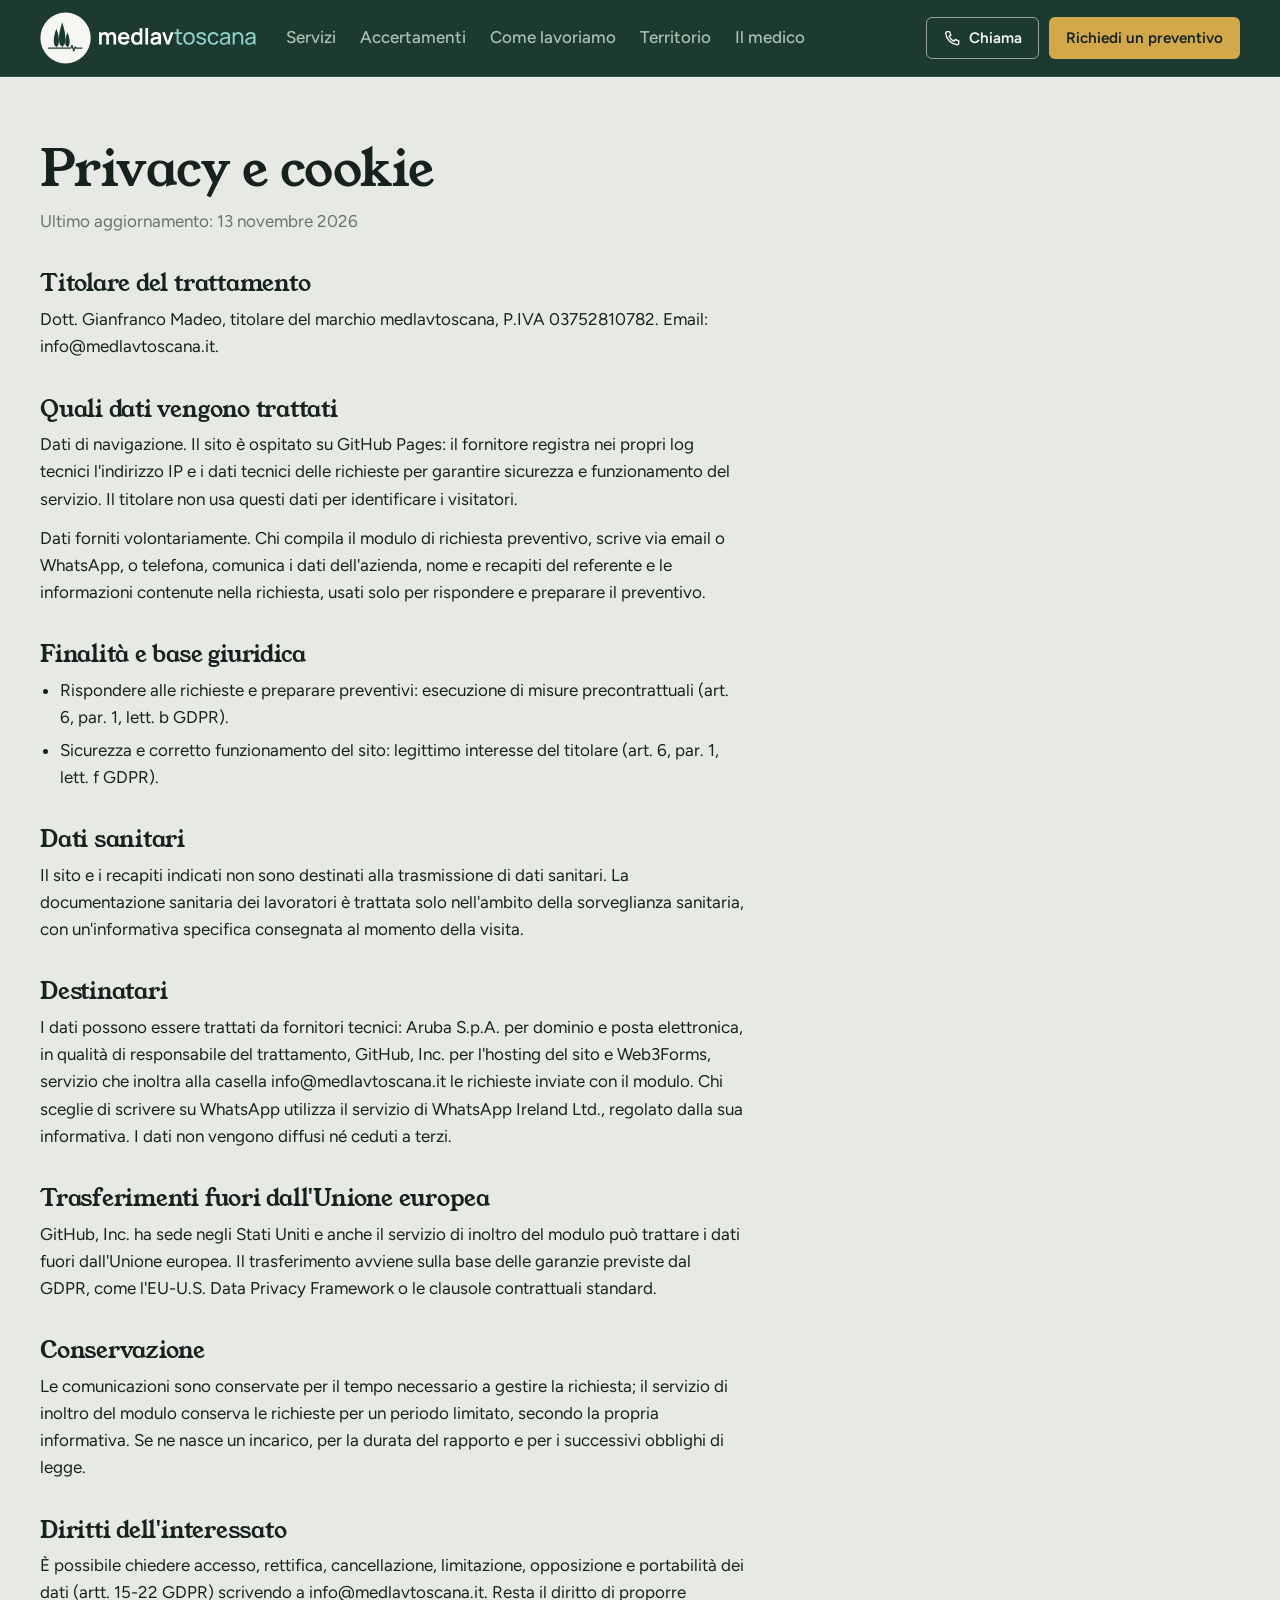
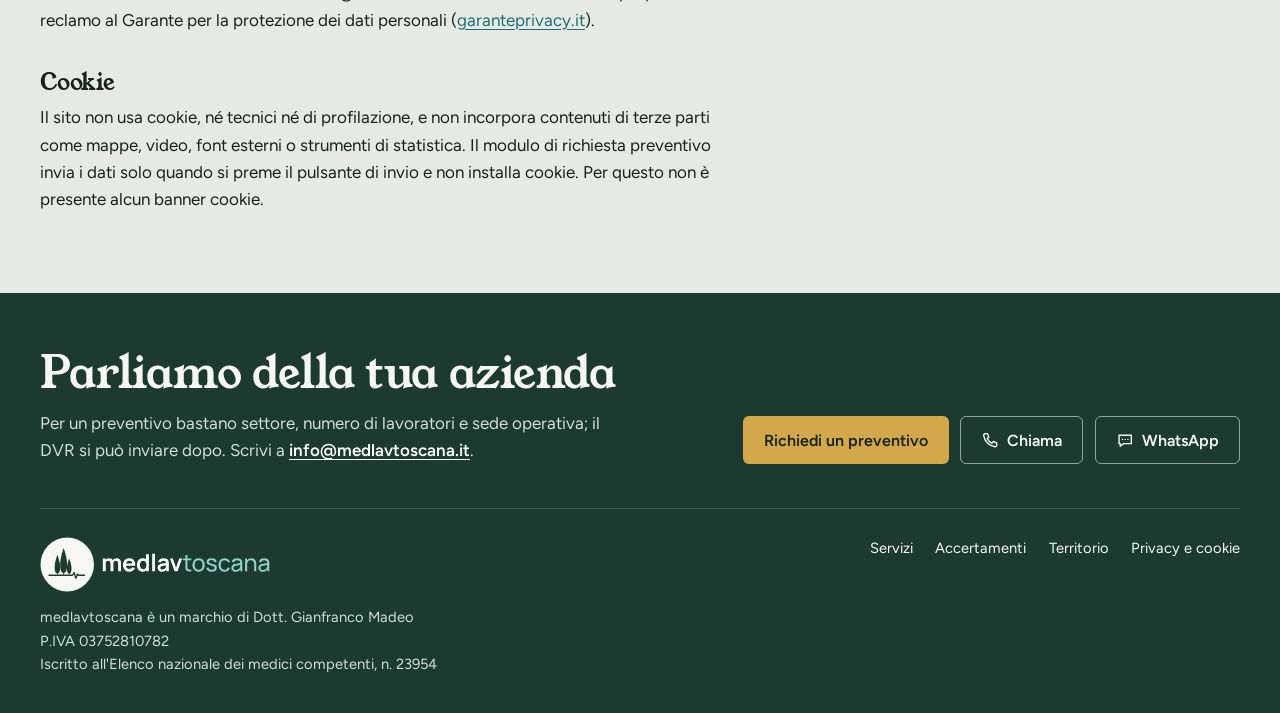
==== commit 5c9a5ca6: "Logo in intestazione e footer più grande e leggibile Marchio su disco chiaro e nome senza sottotitol" ====
--- a/privacy.html
+++ b/privacy.html
@@ -17,7 +17,7 @@
 
   <header class="site-header">
     <div class="wrap header-inner">
-      <a class="brand" href="./"><img src="logo-bianco.svg" width="970" height="240" alt="medlavtoscana, medicina del lavoro"></a>
+      <a class="brand" href="./"><img src="logo-header.svg" width="1023" height="240" alt="medlavtoscana, medicina del lavoro"></a>
       <nav class="site-nav" aria-label="Sezioni">
         <a href="./#servizi">Servizi</a>
         <a href="./#accertamenti">Accertamenti</a>
@@ -87,7 +87,7 @@
       </div>
       <div class="footer">
         <div>
-          <img src="logo-bianco.svg" width="970" height="240" alt="">
+          <img src="logo-header.svg" width="1023" height="240" alt="medlavtoscana">
           <p>medlavtoscana è un marchio di Dott. Gianfranco Madeo<br>P.IVA 03752810782<br>Iscritto all'Elenco nazionale dei medici competenti, n.&nbsp;23954</p>
         </div>
         <nav aria-label="Collegamenti">
--- a/styles.css
+++ b/styles.css
@@ -61,13 +61,13 @@
 .verde { background: var(--cipresso); color: var(--latte); }
 .site-header { position: sticky; top: 0; z-index: 20; background: var(--cipresso); border-bottom: 1px solid rgba(169, 195, 179, .18); }
 .header-inner { display: flex; align-items: center; gap: 1.75rem; min-height: 4.75rem; }
-.brand img { height: 2.9rem; width: auto; }
+.brand img { height: 3.2rem; width: auto; }
 .site-nav { display: flex; gap: 1.5rem; font-weight: 500; }
 .site-nav a { color: var(--salvia); text-decoration: none; }
 .site-nav a:hover { color: #fff; }
 .header-cta { margin-left: auto; display: flex; gap: .6rem; }
 @media (max-width: 70rem) { .site-nav { display: none; } }
-@media (max-width: 34rem) { .header-cta .btn-ocra { display: none; } .brand img { height: 2.5rem; } }
+@media (max-width: 34rem) { .header-cta .btn-ocra { display: none; } .brand img { height: 2.7rem; } }
 
 .hero { display: grid; gap: clamp(2rem, 5vw, 4.5rem); align-items: center; padding-block: clamp(2rem, 5vw, 3.25rem) clamp(2.5rem, 5vw, 3.5rem); }
 @media (min-width: 60rem) { .hero { grid-template-columns: 1.3fr .8fr; } }
@@ -164,11 +164,12 @@
 .province { margin-top: 1.1rem; color: var(--ink-2); }
 .province strong { color: var(--ink); font-weight: 600; }
 
-.medico-testo p + p { margin-top: .8rem; }
-.medico-testo .contatto { margin-top: 1rem; font-weight: 500; }
-.competenze { list-style: none; margin: 0; padding: 0; display: grid; gap: .55rem 1.5rem; }
-@media (min-width: 36rem) { .competenze { grid-template-columns: 1fr 1fr; } }
-.competenze li { padding-left: 1.1rem; position: relative; color: var(--ink-2); }
+.medico-testo p, .competenze li { font-size: 1rem; line-height: 1.6; color: var(--ink-2); }
+.medico-testo p { margin-top: .75rem; max-width: 60ch; }
+.medico-testo .intro { color: var(--ink); font-weight: 500; }
+.competenze { list-style: none; margin: .75rem 0 0; padding: 0; }
+@media (min-width: 36rem) { .competenze { columns: 2; column-gap: 1.75rem; } }
+.competenze li { padding-left: 1.1rem; position: relative; break-inside: avoid; margin-bottom: .5rem; }
 .competenze li::before { content: ""; position: absolute; left: 0; top: .72em; width: .5rem; height: 2px; background: var(--ocra); }
 
 /* ---------- Contatti e footer ---------- */
@@ -180,7 +181,7 @@
 .contatti .email { color: #fff; font-weight: 600; }
 .contatti .actions { margin-top: 0; }
 .footer { display: flex; flex-wrap: wrap; justify-content: space-between; gap: 1.5rem 3rem; padding-block: 1.75rem 2.25rem; font-size: .92rem; color: var(--salvia); }
-.footer img { height: 3.6rem; width: auto; margin-bottom: .9rem; }
+.footer img { height: 3.4rem; width: auto; margin-bottom: .9rem; }
 .footer a { color: var(--latte); text-decoration: none; }
 .footer a:hover { text-decoration: underline; }
 .footer nav { display: flex; flex-wrap: wrap; gap: .5rem 1.4rem; align-content: start; }
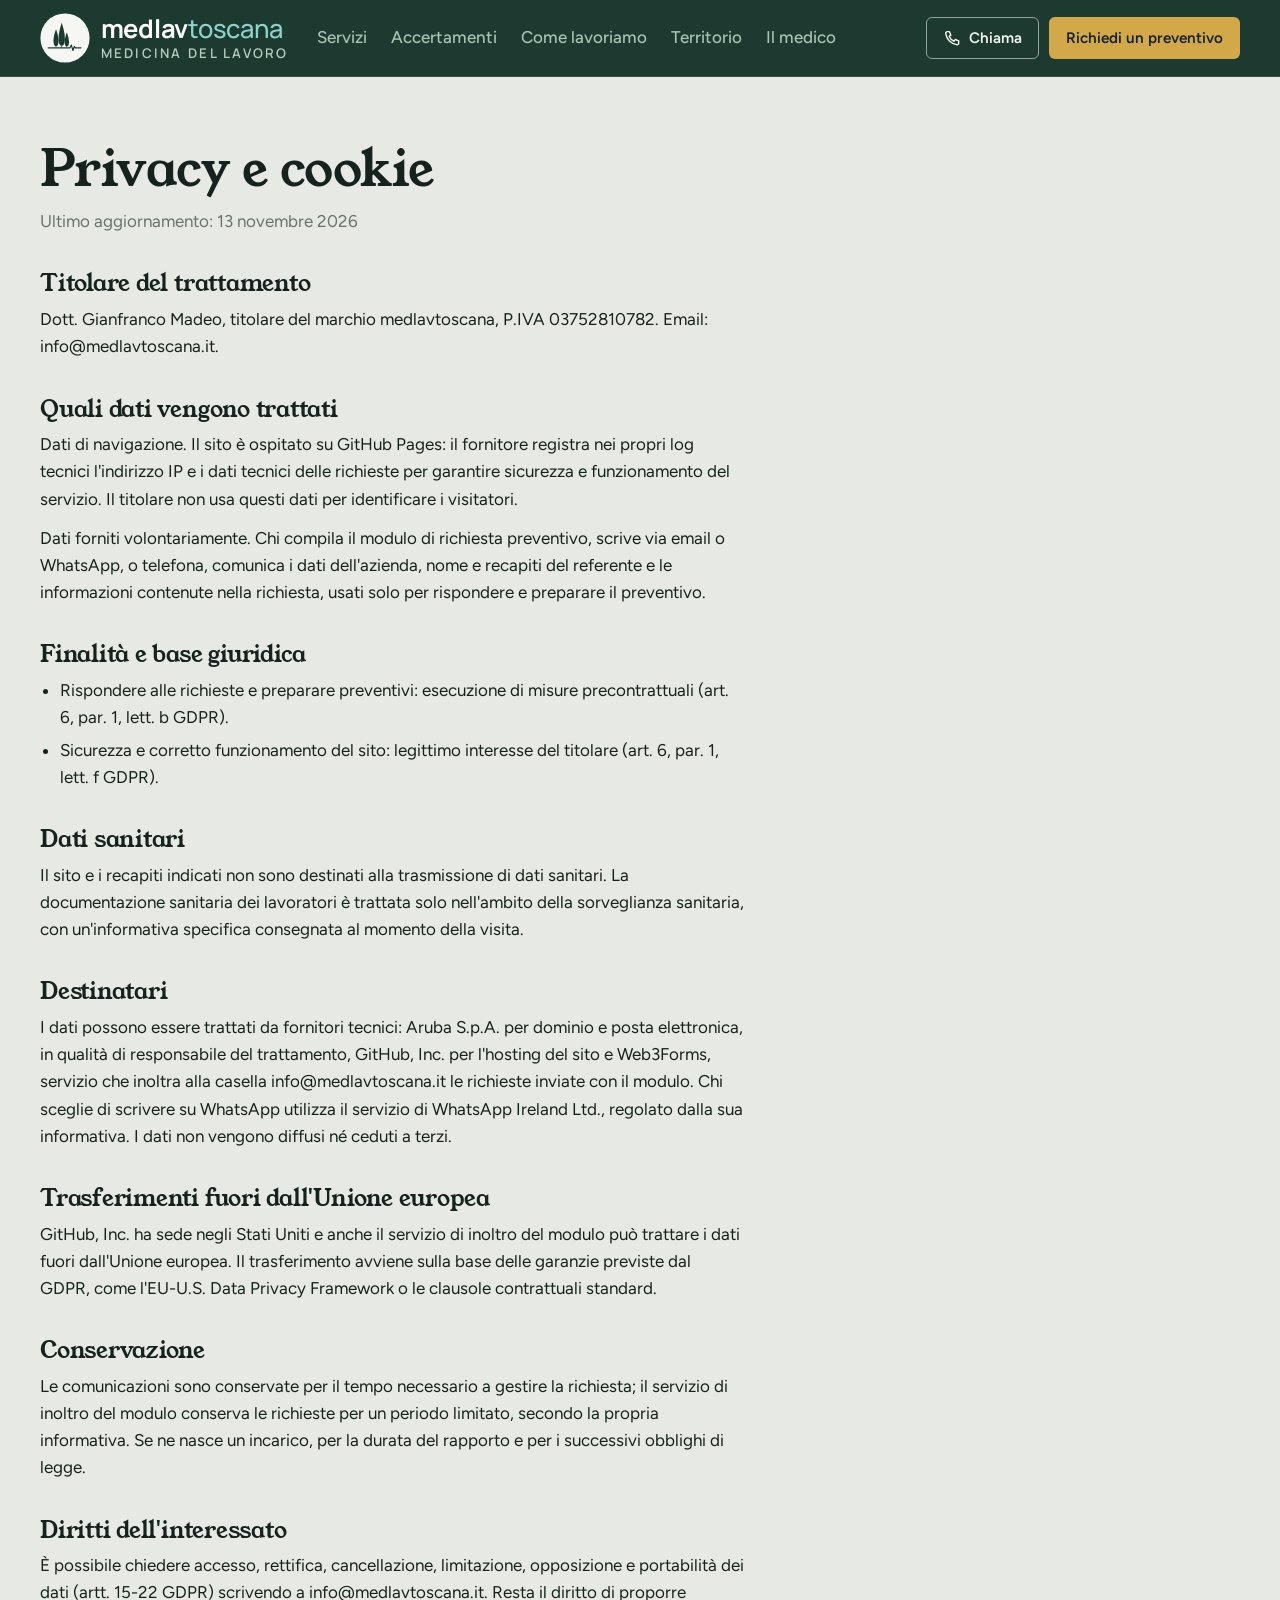
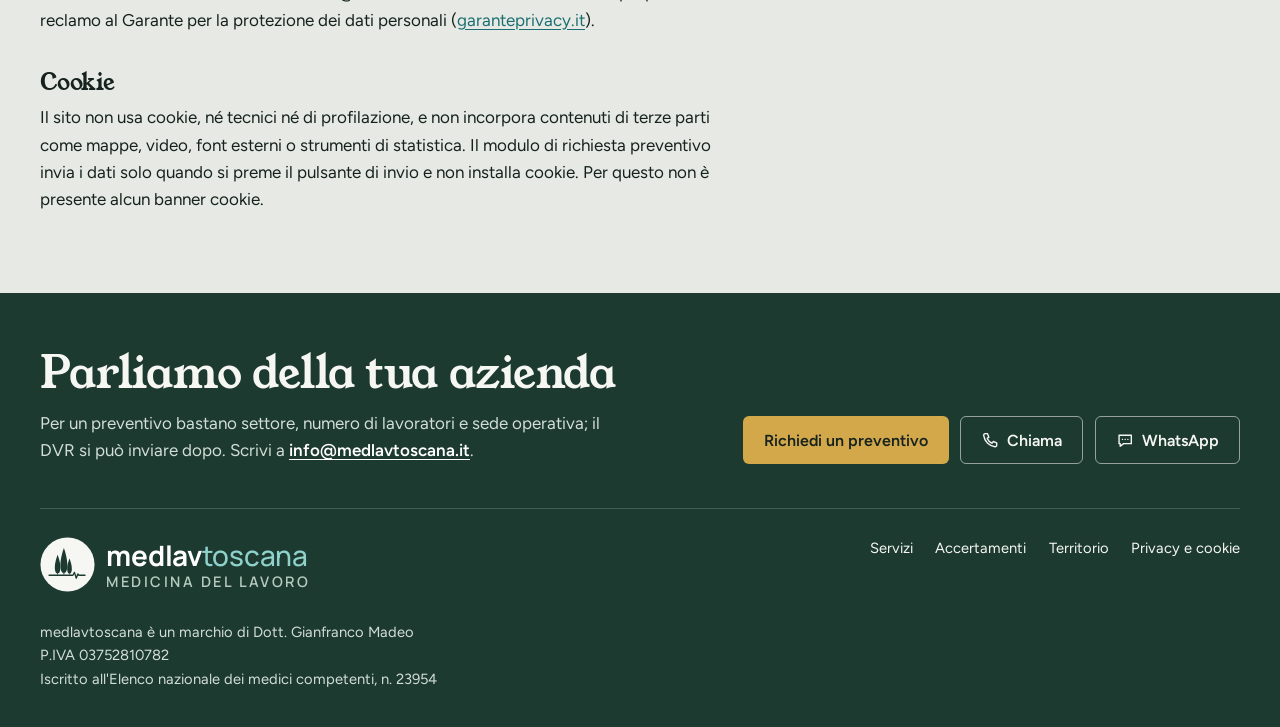
==== commit a2ab01b9: "Logo nitido: nome e scritta come testo vero Co-Authored-By: Claude Opus 5.5 <noreply@anthropic.com> " ====
--- a/privacy.html
+++ b/privacy.html
@@ -9,6 +9,7 @@
   <link rel="icon" href="favicon.svg" type="image/svg+xml">
   <link rel="icon" href="favicon-32.png" sizes="32x32" type="image/png">
   <link rel="apple-touch-icon" href="apple-touch-icon.png">
+  <link rel="preload" href="manrope-700.woff2" as="font" type="font/woff2" crossorigin>
   <link rel="stylesheet" href="styles.css">
   <meta name="theme-color" content="#1D3A31">
 </head>
@@ -17,7 +18,10 @@
 
   <header class="site-header">
     <div class="wrap header-inner">
-      <a class="brand" href="./"><img src="logo-header.svg" width="1023" height="240" alt="medlavtoscana, medicina del lavoro"></a>
+      <a class="brand" href="./" aria-label="medlavtoscana, medicina del lavoro, pagina iniziale">
+        <span class="brand-mark"><img src="marchio-chiaro.svg" width="240" height="240" alt=""></span>
+        <span class="brand-text" aria-hidden="true"><span class="brand-name"><b>medlav</b>toscana</span><span class="brand-payoff">Medicina del lavoro</span></span>
+      </a>
       <nav class="site-nav" aria-label="Sezioni">
         <a href="./#servizi">Servizi</a>
         <a href="./#accertamenti">Accertamenti</a>
@@ -87,7 +91,10 @@
       </div>
       <div class="footer">
         <div>
-          <img src="logo-header.svg" width="1023" height="240" alt="medlavtoscana">
+          <a class="brand brand-footer" href="./" aria-label="medlavtoscana, medicina del lavoro">
+            <span class="brand-mark"><img src="marchio-chiaro.svg" width="240" height="240" alt=""></span>
+            <span class="brand-text" aria-hidden="true"><span class="brand-name"><b>medlav</b>toscana</span><span class="brand-payoff">Medicina del lavoro</span></span>
+          </a>
           <p>medlavtoscana è un marchio di Dott. Gianfranco Madeo<br>P.IVA 03752810782<br>Iscritto all'Elenco nazionale dei medici competenti, n.&nbsp;23954</p>
         </div>
         <nav aria-label="Collegamenti">
--- a/styles.css
+++ b/styles.css
@@ -3,6 +3,9 @@
    Un solo accento caldo (ocra) per le azioni principali. */
 
 @font-face { font-family: "Young Serif"; src: url("young-serif-400.woff2") format("woff2"); font-weight: 400; font-style: normal; font-display: swap; }
+@font-face { font-family: "Manrope"; src: url("manrope-500.woff2") format("woff2"); font-weight: 500; font-style: normal; font-display: swap; }
+@font-face { font-family: "Manrope"; src: url("manrope-600.woff2") format("woff2"); font-weight: 600; font-style: normal; font-display: swap; }
+@font-face { font-family: "Manrope"; src: url("manrope-700.woff2") format("woff2"); font-weight: 700; font-style: normal; font-display: swap; }
 @font-face { font-family: "Figtree"; src: url("figtree-400.woff2") format("woff2"); font-weight: 400; font-style: normal; font-display: swap; }
 @font-face { font-family: "Figtree"; src: url("figtree-500.woff2") format("woff2"); font-weight: 500; font-style: normal; font-display: swap; }
 @font-face { font-family: "Figtree"; src: url("figtree-600.woff2") format("woff2"); font-weight: 600; font-style: normal; font-display: swap; }
@@ -61,13 +64,20 @@
 .verde { background: var(--cipresso); color: var(--latte); }
 .site-header { position: sticky; top: 0; z-index: 20; background: var(--cipresso); border-bottom: 1px solid rgba(169, 195, 179, .18); }
 .header-inner { display: flex; align-items: center; gap: 1.75rem; min-height: 4.75rem; }
-.brand img { height: 3.2rem; width: auto; }
+/* Logo: marchio come immagine, nome e scritta come testo vero, nitidi a ogni dimensione */
+.brand { --logo: 1.6rem; display: inline-flex; align-items: center; gap: calc(var(--logo) * .42); text-decoration: none; color: #fff; }
+.brand-mark { flex: none; width: calc(var(--logo) * 1.95); height: calc(var(--logo) * 1.95); }
+.brand-mark img { width: 100%; height: 100%; }
+.brand-text { display: grid; justify-items: start; line-height: 1; }
+.brand-name { font-family: "Manrope", var(--sans); font-weight: 500; font-size: var(--logo); letter-spacing: -0.01em; color: #8FD1CB; }
+.brand-name b { font-weight: 700; color: #fff; }
+.brand-payoff { margin-top: calc(var(--logo) * .2); font-family: "Manrope", var(--sans); font-weight: 600; font-size: calc(var(--logo) * .52); letter-spacing: .17em; text-transform: uppercase; color: #B7CBC0; white-space: nowrap; }
 .site-nav { display: flex; gap: 1.5rem; font-weight: 500; }
 .site-nav a { color: var(--salvia); text-decoration: none; }
 .site-nav a:hover { color: #fff; }
 .header-cta { margin-left: auto; display: flex; gap: .6rem; }
 @media (max-width: 70rem) { .site-nav { display: none; } }
-@media (max-width: 34rem) { .header-cta .btn-ocra { display: none; } .brand img { height: 2.7rem; } }
+@media (max-width: 34rem) { .header-cta .btn-ocra { display: none; } .brand { --logo: 1.4rem; } }
 
 .hero { display: grid; gap: clamp(2rem, 5vw, 4.5rem); align-items: center; padding-block: clamp(2rem, 5vw, 3.25rem) clamp(2.5rem, 5vw, 3.5rem); }
 @media (min-width: 60rem) { .hero { grid-template-columns: 1.3fr .8fr; } }
@@ -181,7 +191,7 @@
 .contatti .email { color: #fff; font-weight: 600; }
 .contatti .actions { margin-top: 0; }
 .footer { display: flex; flex-wrap: wrap; justify-content: space-between; gap: 1.5rem 3rem; padding-block: 1.75rem 2.25rem; font-size: .92rem; color: var(--salvia); }
-.footer img { height: 3.4rem; width: auto; margin-bottom: .9rem; }
+.brand-footer { --logo: 1.75rem; margin-bottom: 1rem; }
 .footer a { color: var(--latte); text-decoration: none; }
 .footer a:hover { text-decoration: underline; }
 .footer nav { display: flex; flex-wrap: wrap; gap: .5rem 1.4rem; align-content: start; }
@@ -230,3 +240,4 @@
 .doc ul { margin: .5rem 0 0; padding-left: 1.25rem; }
 .doc li + li { margin-top: .35rem; }
 .doc .updated { margin-top: .75rem; color: var(--ink-3); }
+.footer .brand:hover { text-decoration: none; }
